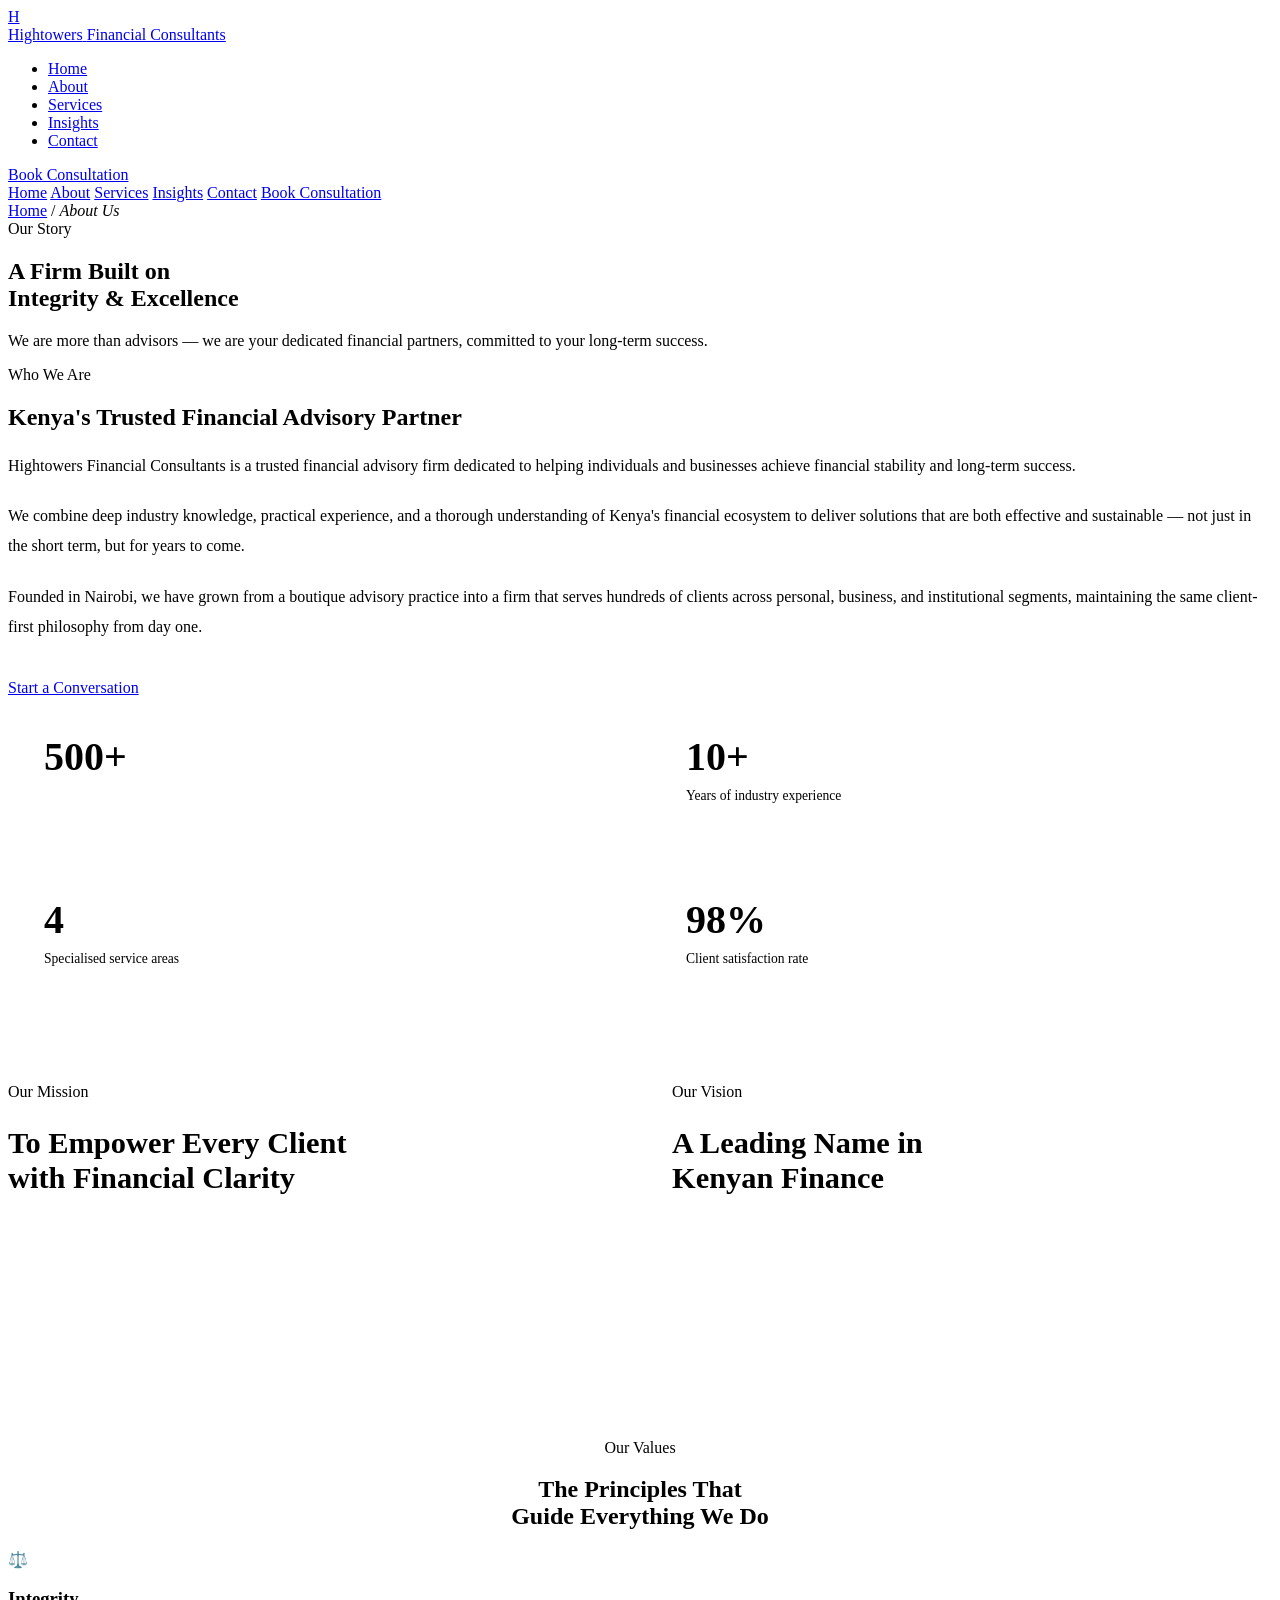
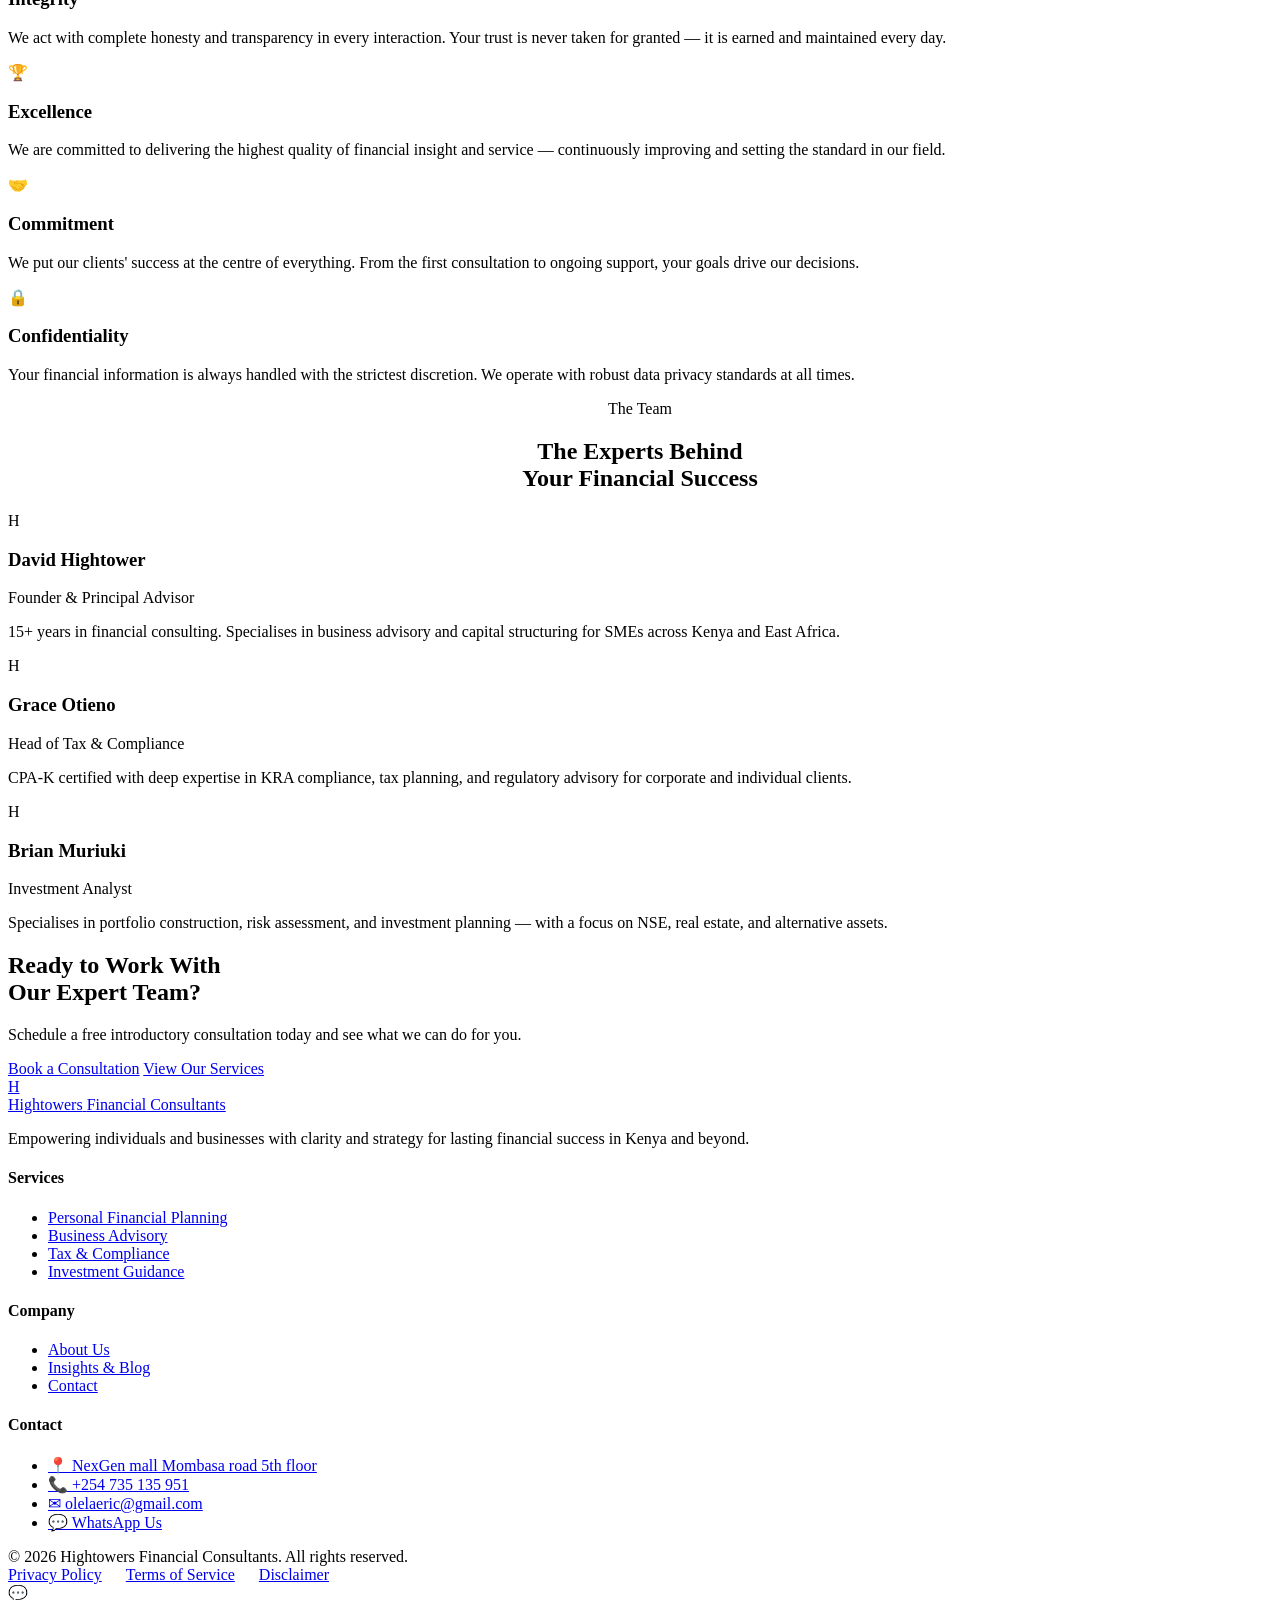
==== about.html @ 591a8764 "Add files via upload" ====
<!DOCTYPE html>
<html lang="en">
<head>
  <meta charset="UTF-8" />
  <meta name="viewport" content="width=device-width, initial-scale=1.0" />
  <title>About Us — Hightowers Financial Consultants</title>
  <meta name="description" content="Learn about Hightowers Financial Consultants — our mission, vision, values, and the experienced team behind Kenya's trusted financial advisory firm.">
  <link rel="stylesheet" href="css/style.css" />
</head>
<body>

<nav class="navbar scrolled">
  <div class="nav-inner">
    <a href="index.html" class="logo">
      <div class="logo-mark">H</div>
      <div class="logo-text">
        <span class="logo-name">Hightowers</span>
        <span class="logo-sub">Financial Consultants</span>
      </div>
    </a>
    <ul class="nav-links">
      <li><a href="index.html">Home</a></li>
      <li><a href="about.html">About</a></li>
      <li><a href="services.html">Services</a></li>
      <li><a href="blog.html">Insights</a></li>
      <li><a href="contact.html">Contact</a></li>
    </ul>
    <a href="contact.html" class="btn btn-primary nav-cta">Book Consultation</a>
    <div class="hamburger"><span></span><span></span><span></span></div>
  </div>
</nav>
<nav class="mobile-nav">
  <a href="index.html">Home</a>
  <a href="about.html">About</a>
  <a href="services.html">Services</a>
  <a href="blog.html">Insights</a>
  <a href="contact.html">Contact</a>
  <a href="contact.html" class="btn btn-primary" style="text-align:center;margin-top:8px;">Book Consultation</a>
</nav>

<!-- PAGE HERO -->
<section class="page-hero">
  <div class="container">
    <div class="breadcrumb"><a href="index.html">Home</a> <span>/</span> <em>About Us</em></div>
    <span class="eyebrow">Our Story</span>
    <h1>A Firm Built on<br>Integrity & Excellence</h1>
    <p>We are more than advisors — we are your dedicated financial partners, committed to your long-term success.</p>
  </div>
</section>

<!-- WHO WE ARE -->
<section class="section">
  <div class="container">
    <div class="about-grid">
      <div class="fade-in">
        <span class="eyebrow">Who We Are</span>
        <h2 class="section-title">Kenya's Trusted Financial Advisory Partner</h2>
        <div class="gold-line"></div>
        <p style="color:var(--muted);line-height:1.9;margin-bottom:20px;">
          Hightowers Financial Consultants is a trusted financial advisory firm dedicated to helping individuals and businesses achieve financial stability and long-term success.
        </p>
        <p style="color:var(--muted);line-height:1.9;margin-bottom:20px;">
          We combine deep industry knowledge, practical experience, and a thorough understanding of Kenya's financial ecosystem to deliver solutions that are both effective and sustainable — not just in the short term, but for years to come.
        </p>
        <p style="color:var(--muted);line-height:1.9;margin-bottom:36px;">
          Founded in Nairobi, we have grown from a boutique advisory practice into a firm that serves hundreds of clients across personal, business, and institutional segments, maintaining the same client-first philosophy from day one.
        </p>
        <a href="contact.html" class="btn btn-dark">Start a Conversation</a>
      </div>

      <div class="fade-in" style="display:grid;grid-template-columns:1fr 1fr;gap:20px;align-content:start;">
        <div style="background:var(--navy);border-radius:8px;padding:36px;display:flex;flex-direction:column;gap:8px;">
          <div style="font-family:'Playfair Display',serif;font-size:2.5rem;font-weight:700;color:var(--gold);">500+</div>
          <div style="font-size:0.85rem;color:rgba(255,255,255,0.55);">Clients served across Kenya</div>
        </div>
        <div style="background:var(--cream);border-radius:8px;padding:36px;display:flex;flex-direction:column;gap:8px;">
          <div style="font-family:'Playfair Display',serif;font-size:2.5rem;font-weight:700;color:var(--navy);">10+</div>
          <div style="font-size:0.85rem;color:var(--muted);">Years of industry experience</div>
        </div>
        <div style="background:var(--cream);border-radius:8px;padding:36px;display:flex;flex-direction:column;gap:8px;">
          <div style="font-family:'Playfair Display',serif;font-size:2.5rem;font-weight:700;color:var(--navy);">4</div>
          <div style="font-size:0.85rem;color:var(--muted);">Specialised service areas</div>
        </div>
        <div style="background:var(--gold);border-radius:8px;padding:36px;display:flex;flex-direction:column;gap:8px;">
          <div style="font-family:'Playfair Display',serif;font-size:2.5rem;font-weight:700;color:var(--navy);">98%</div>
          <div style="font-size:0.85rem;color:var(--navy);font-weight:500;">Client satisfaction rate</div>
        </div>
      </div>
    </div>
  </div>
</section>

<!-- MISSION & VISION -->
<section class="section" style="background:var(--navy);padding:80px 0;">
  <div class="container">
    <div style="display:grid;grid-template-columns:1fr 1fr;gap:64px;align-items:start;">
      <div class="fade-in">
        <span class="eyebrow">Our Mission</span>
        <h2 class="section-title light" style="font-size:1.9rem;">To Empower Every Client<br>with Financial Clarity</h2>
        <div class="gold-line"></div>
        <p style="color:rgba(255,255,255,0.6);line-height:1.9;">
          To empower our clients — individuals and businesses — with the knowledge, strategies, and tools they need to make sound financial decisions and achieve their unique goals. We measure our success by the lasting impact we create in the financial lives of the people we serve.
        </p>
      </div>
      <div class="fade-in">
        <span class="eyebrow">Our Vision</span>
        <h2 class="section-title light" style="font-size:1.9rem;">A Leading Name in<br>Kenyan Finance</h2>
        <div class="gold-line"></div>
        <p style="color:rgba(255,255,255,0.6);line-height:1.9;">
          To be recognised as East Africa's most trusted financial consultancy — known not just for technical expertise, but for genuine integrity, measurable client impact, and the relationships we build that extend far beyond a single financial transaction.
        </p>
      </div>
    </div>
  </div>
</section>

<!-- VALUES -->
<section class="section">
  <div class="container">
    <div class="fade-in" style="text-align:center;max-width:560px;margin:0 auto;">
      <span class="eyebrow">Our Values</span>
      <h2 class="section-title">The Principles That<br>Guide Everything We Do</h2>
    </div>

    <div class="values-grid fade-in">
      <div class="value-card">
        <div class="value-icon">⚖️</div>
        <h3>Integrity</h3>
        <p>We act with complete honesty and transparency in every interaction. Your trust is never taken for granted — it is earned and maintained every day.</p>
      </div>
      <div class="value-card">
        <div class="value-icon">🏆</div>
        <h3>Excellence</h3>
        <p>We are committed to delivering the highest quality of financial insight and service — continuously improving and setting the standard in our field.</p>
      </div>
      <div class="value-card">
        <div class="value-icon">🤝</div>
        <h3>Commitment</h3>
        <p>We put our clients' success at the centre of everything. From the first consultation to ongoing support, your goals drive our decisions.</p>
      </div>
      <div class="value-card">
        <div class="value-icon">🔒</div>
        <h3>Confidentiality</h3>
        <p>Your financial information is always handled with the strictest discretion. We operate with robust data privacy standards at all times.</p>
      </div>
    </div>
  </div>
</section>

<!-- TEAM -->
<section class="section team-section">
  <div class="container">
    <div class="fade-in" style="text-align:center;max-width:560px;margin:0 auto;">
      <span class="eyebrow">The Team</span>
      <h2 class="section-title">The Experts Behind<br>Your Financial Success</h2>
    </div>

    <div class="team-grid">
      <div class="team-card fade-in">
        <div class="team-photo">H</div>
        <div class="team-info">
          <h3>David Hightower</h3>
          <div class="role">Founder & Principal Advisor</div>
          <p>15+ years in financial consulting. Specialises in business advisory and capital structuring for SMEs across Kenya and East Africa.</p>
        </div>
      </div>
      <div class="team-card fade-in">
        <div class="team-photo">H</div>
        <div class="team-info">
          <h3>Grace Otieno</h3>
          <div class="role">Head of Tax & Compliance</div>
          <p>CPA-K certified with deep expertise in KRA compliance, tax planning, and regulatory advisory for corporate and individual clients.</p>
        </div>
      </div>
      <div class="team-card fade-in">
        <div class="team-photo">H</div>
        <div class="team-info">
          <h3>Brian Muriuki</h3>
          <div class="role">Investment Analyst</div>
          <p>Specialises in portfolio construction, risk assessment, and investment planning — with a focus on NSE, real estate, and alternative assets.</p>
        </div>
      </div>
    </div>
  </div>
</section>

<!-- CTA -->
<div class="cta-band">
  <div class="container">
    <div class="cta-inner">
      <div>
        <h2>Ready to Work With<br>Our Expert Team?</h2>
        <p>Schedule a free introductory consultation today and see what we can do for you.</p>
      </div>
      <div class="cta-actions">
        <a href="contact.html" class="btn btn-primary">Book a Consultation</a>
        <a href="services.html" class="btn btn-outline">View Our Services</a>
      </div>
    </div>
  </div>
</div>

<footer>
  <div class="container">
    <div class="footer-grid">
      <div class="footer-brand">
        <a href="index.html" class="logo">
          <div class="logo-mark">H</div>
          <div class="logo-text">
            <span class="logo-name">Hightowers</span>
            <span class="logo-sub">Financial Consultants</span>
          </div>
        </a>
        <p>Empowering individuals and businesses with clarity and strategy for lasting financial success in Kenya and beyond.</p>
      </div>
      <div class="footer-col">
        <h4>Services</h4>
        <ul class="footer-links">
          <li><a href="services.html">Personal Financial Planning</a></li>
          <li><a href="services.html">Business Advisory</a></li>
          <li><a href="services.html">Tax & Compliance</a></li>
          <li><a href="services.html">Investment Guidance</a></li>
        </ul>
      </div>
      <div class="footer-col">
        <h4>Company</h4>
        <ul class="footer-links">
          <li><a href="about.html">About Us</a></li>
          <li><a href="blog.html">Insights & Blog</a></li>
          <li><a href="contact.html">Contact</a></li>
        </ul>
      </div>
      <div class="footer-col">
        <h4>Contact</h4>
        <ul class="footer-links">
          <li><a href="#">📍 NexGen mall Mombasa road 5th floor</a></li>
          <li><a href="tel:+254735135951">📞 +254 735 135 951</a></li>
          <li><a href="mailto:olelaeric@gmail.com">✉ olelaeric@gmail.com</a></li>
          <li><a href="https://wa.me/2547102696261">💬 WhatsApp Us</a></li>
        </ul>
      </div>
    </div>
    <div class="footer-bottom">
      <span>© 2026 Hightowers Financial Consultants. All rights reserved.</span>
      <div style="display:flex;gap:24px;">
        <a href="#">Privacy Policy</a>
        <a href="#">Terms of Service</a>
        <a href="#">Disclaimer</a>
      </div>
    </div>
  </div>
</footer>

<a href="https://wa.me/254700000000" class="wa-float" target="_blank" title="Chat on WhatsApp">💬</a>
<script src="js/main.js"></script>
</body>
</html>
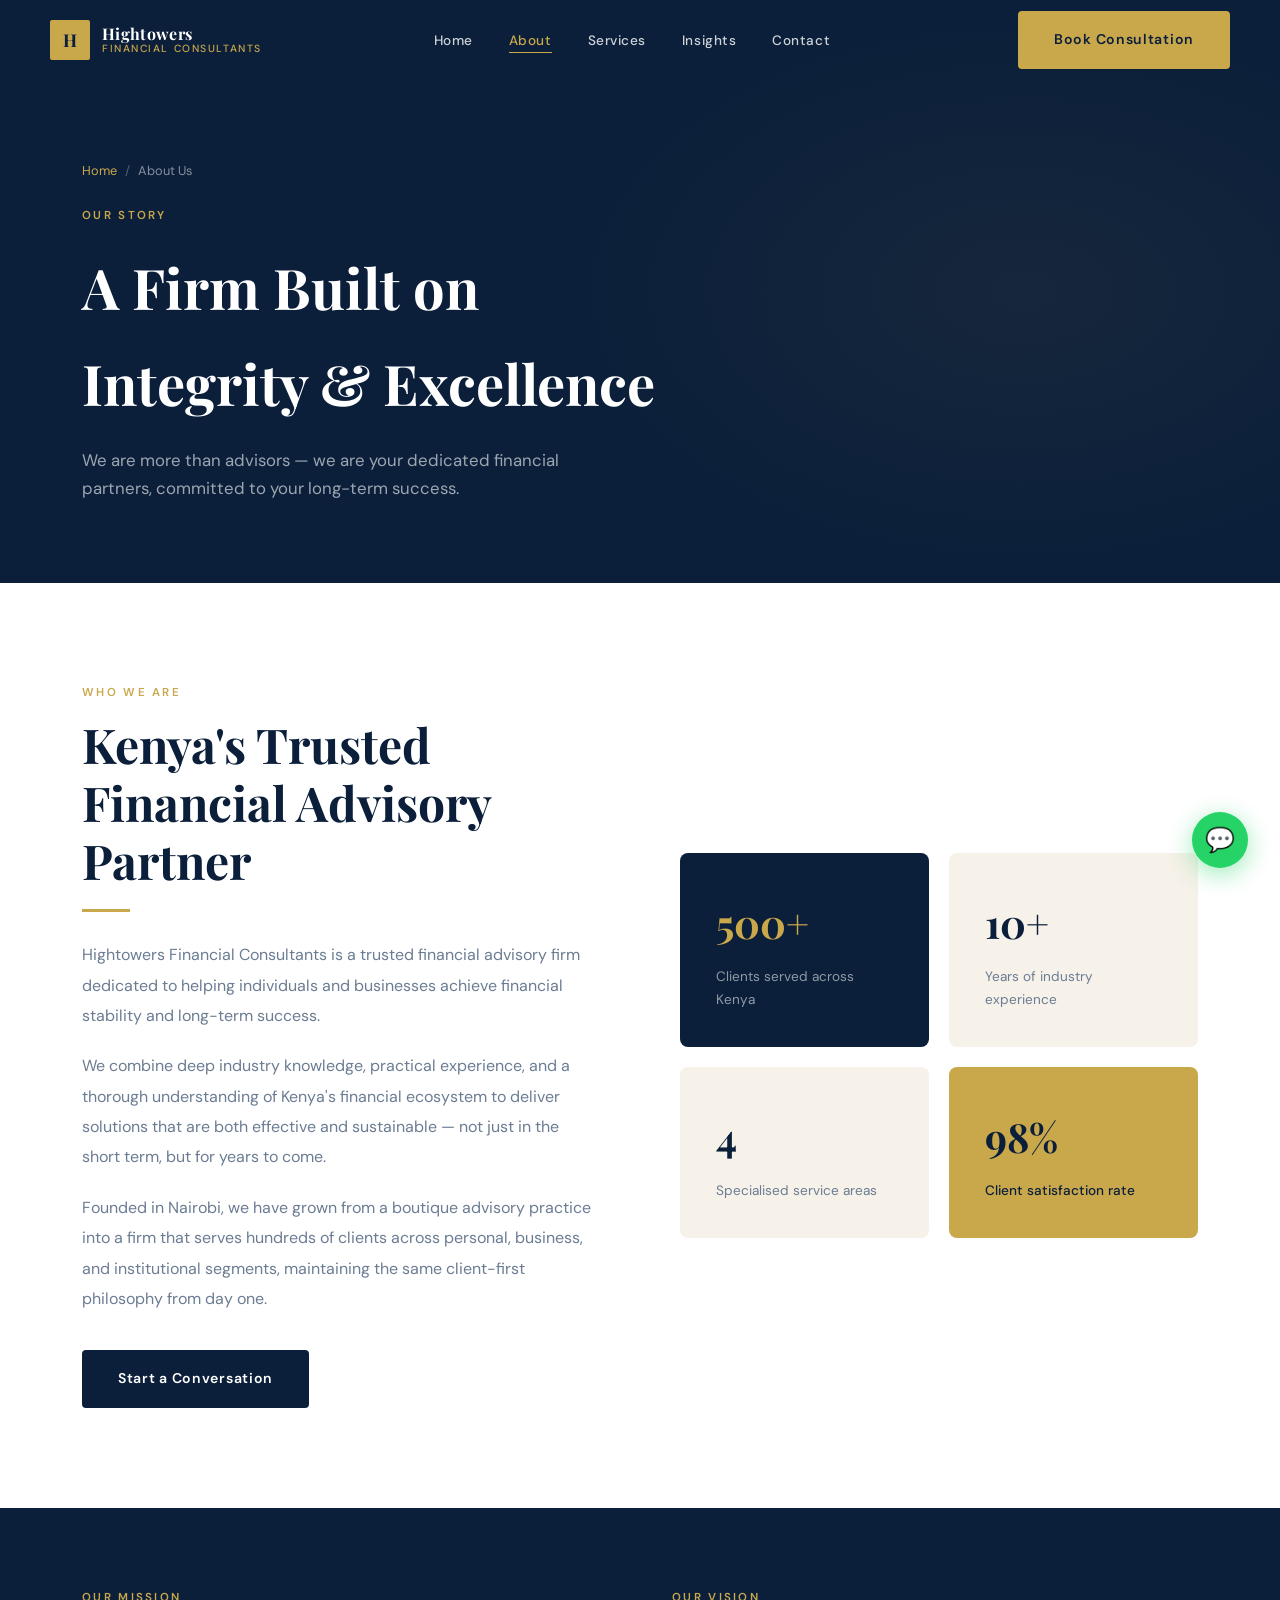
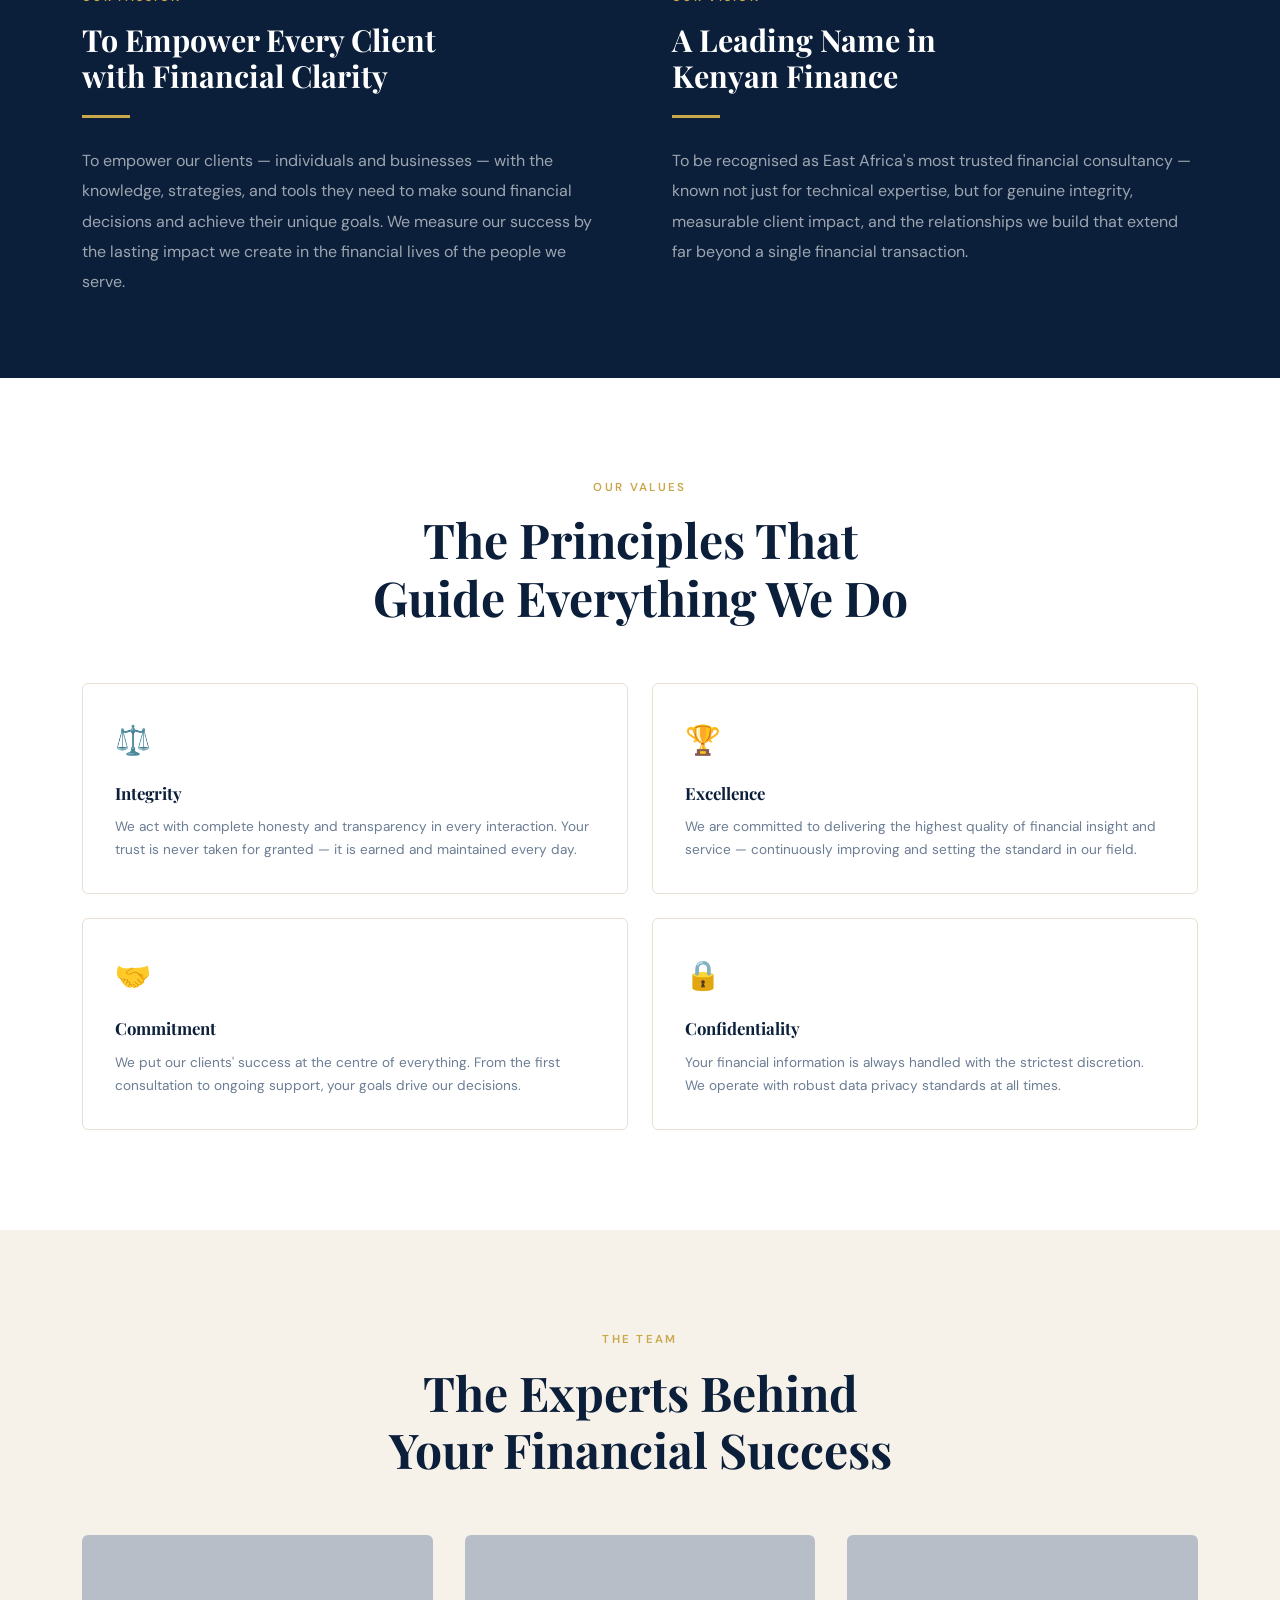
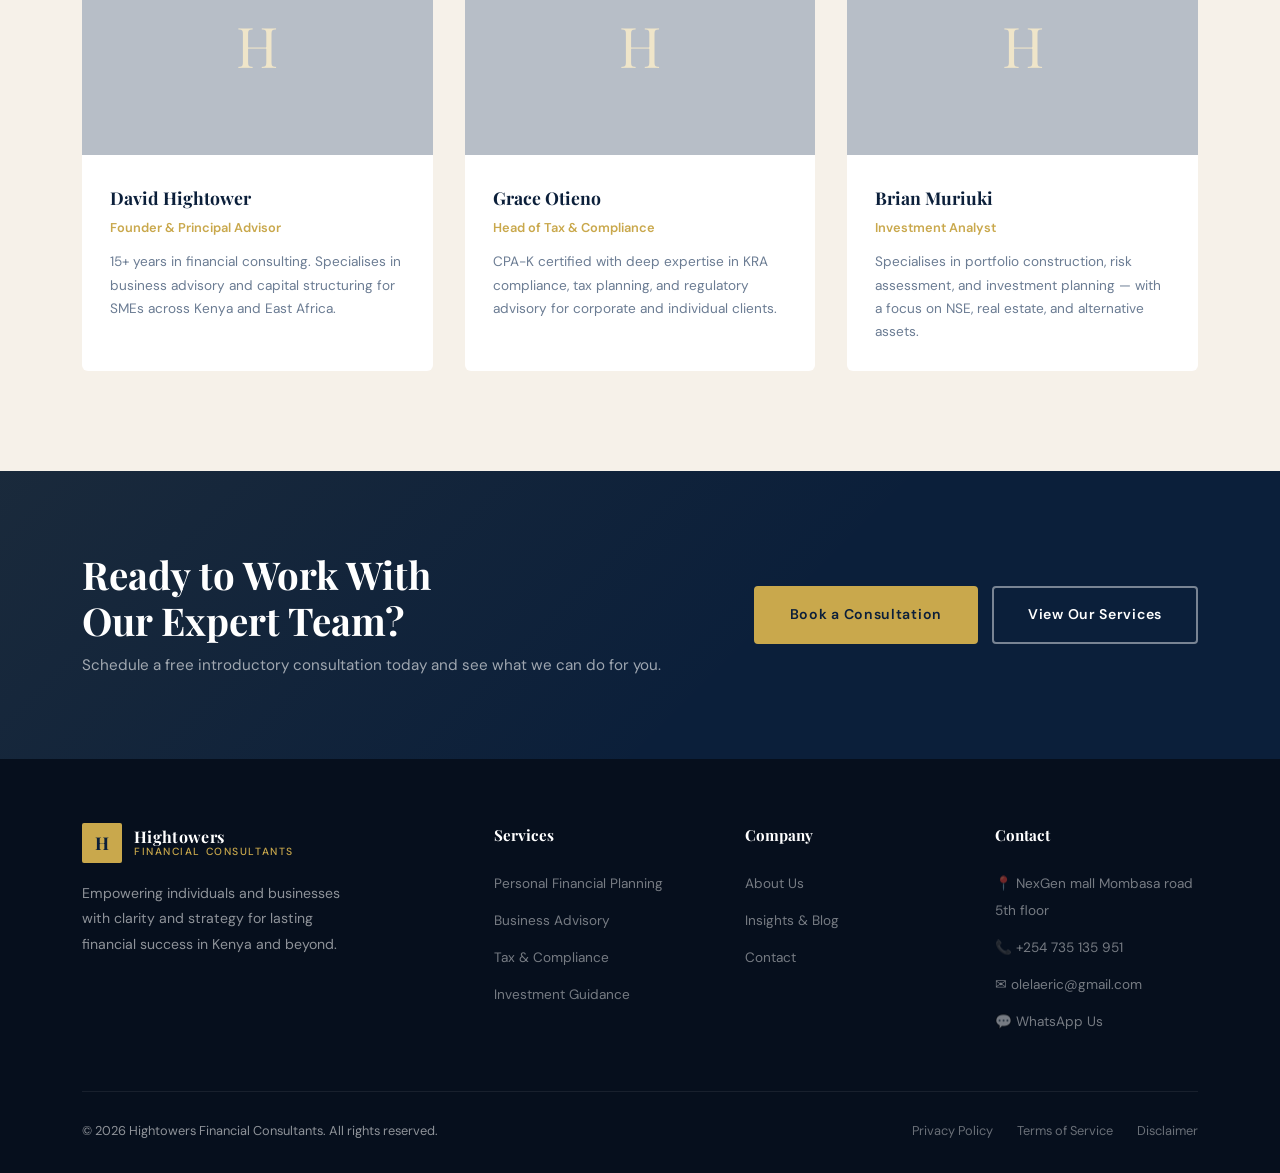
==== commit 252e8d59: "Update about.html" ====
--- a/about.html
+++ b/about.html
@@ -236,7 +236,7 @@
           <li><a href="#">📍 NexGen mall Mombasa road 5th floor</a></li>
           <li><a href="tel:+254735135951">📞 +254 735 135 951</a></li>
           <li><a href="mailto:olelaeric@gmail.com">✉ olelaeric@gmail.com</a></li>
-          <li><a href="https://wa.me/2547102696261">💬 WhatsApp Us</a></li>
+          <li><a href="https://wa.me/254102696261">💬 WhatsApp Us</a></li>
         </ul>
       </div>
     </div>
@@ -251,7 +251,7 @@
   </div>
 </footer>
 
-<a href="https://wa.me/254700000000" class="wa-float" target="_blank" title="Chat on WhatsApp">💬</a>
+<a href="https://wa.me/254102696261" class="wa-float" target="_blank" title="Chat on WhatsApp">💬</a>
 <script src="js/main.js"></script>
 </body>
 </html>
--- a/css/style.css
+++ b/css/style.css
@@ -0,0 +1,1199 @@
+/* =============================================
+   HIGHTOWERS FINANCIAL CONSULTANTS
+   Stylesheet — Luxury Refined Theme
+   ============================================= */
+
+@import url('https://fonts.googleapis.com/css2?family=Playfair+Display:ital,wght@0,400;0,600;0,700;1,400&family=DM+Sans:wght@300;400;500;600&display=swap');
+
+:root {
+  --navy:    #0B1F3A;
+  --navy-2:  #122848;
+  --gold:    #C9A84C;
+  --gold-lt: #E2C97E;
+  --cream:   #F6F1E9;
+  --white:   #FFFFFF;
+  --text:    #2C3E50;
+  --muted:   #6B7C93;
+  --border:  rgba(201,168,76,0.25);
+  --shadow:  0 12px 48px rgba(11,31,58,0.14);
+  --radius:  4px;
+  --transition: 0.35s cubic-bezier(0.4,0,0.2,1);
+}
+
+*, *::before, *::after { box-sizing: border-box; margin: 0; padding: 0; }
+
+html { scroll-behavior: smooth; font-size: 16px; }
+
+body {
+  font-family: 'DM Sans', sans-serif;
+  color: var(--text);
+  background: var(--white);
+  line-height: 1.7;
+  overflow-x: hidden;
+}
+
+/* ── Utility ─────────────────────────────── */
+.container { max-width: 1180px; margin: 0 auto; padding: 0 32px; }
+.section    { padding: 100px 0; }
+.section-sm { padding: 64px 0; }
+
+.eyebrow {
+  font-family: 'DM Sans', sans-serif;
+  font-size: 0.72rem;
+  font-weight: 600;
+  letter-spacing: 0.2em;
+  text-transform: uppercase;
+  color: var(--gold);
+  display: block;
+  margin-bottom: 14px;
+}
+
+.section-title {
+  font-family: 'Playfair Display', serif;
+  font-size: clamp(2rem, 4vw, 3rem);
+  font-weight: 700;
+  color: var(--navy);
+  line-height: 1.2;
+  margin-bottom: 20px;
+}
+
+.section-title.light { color: var(--white); }
+
+.section-sub {
+  font-size: 1.05rem;
+  color: var(--muted);
+  max-width: 560px;
+  line-height: 1.8;
+}
+
+.gold-line {
+  width: 48px;
+  height: 3px;
+  background: var(--gold);
+  margin-bottom: 28px;
+}
+
+/* ── Buttons ─────────────────────────────── */
+.btn {
+  display: inline-flex;
+  align-items: center;
+  gap: 8px;
+  padding: 15px 34px;
+  border-radius: var(--radius);
+  font-family: 'DM Sans', sans-serif;
+  font-size: 0.88rem;
+  font-weight: 600;
+  letter-spacing: 0.05em;
+  text-decoration: none;
+  cursor: pointer;
+  border: 2px solid transparent;
+  transition: all var(--transition);
+}
+
+.btn-primary {
+  background: var(--gold);
+  color: var(--navy);
+  border-color: var(--gold);
+}
+.btn-primary:hover {
+  background: var(--gold-lt);
+  border-color: var(--gold-lt);
+  transform: translateY(-2px);
+  box-shadow: 0 8px 28px rgba(201,168,76,0.35);
+}
+
+.btn-outline {
+  background: transparent;
+  color: var(--white);
+  border-color: rgba(255,255,255,0.45);
+}
+.btn-outline:hover {
+  background: rgba(255,255,255,0.12);
+  border-color: var(--white);
+}
+
+.btn-dark {
+  background: var(--navy);
+  color: var(--white);
+  border-color: var(--navy);
+}
+.btn-dark:hover {
+  background: var(--navy-2);
+  transform: translateY(-2px);
+}
+
+/* ── NAV ─────────────────────────────────── */
+.navbar {
+  position: fixed;
+  top: 0; left: 0; right: 0;
+  z-index: 999;
+  padding: 0 32px;
+  transition: all var(--transition);
+}
+
+.navbar.scrolled {
+  background: var(--navy);
+  box-shadow: 0 4px 32px rgba(0,0,0,0.3);
+  padding: 0 32px;
+}
+
+.nav-inner {
+  display: flex;
+  align-items: center;
+  justify-content: space-between;
+  max-width: 1180px;
+  margin: 0 auto;
+  height: 80px;
+}
+
+.logo {
+  text-decoration: none;
+  display: flex;
+  align-items: center;
+  gap: 12px;
+}
+
+.logo-mark {
+  width: 40px;
+  height: 40px;
+  background: var(--gold);
+  display: flex;
+  align-items: center;
+  justify-content: center;
+  font-family: 'Playfair Display', serif;
+  font-size: 1.1rem;
+  font-weight: 700;
+  color: var(--navy);
+  border-radius: 2px;
+}
+
+.logo-text {
+  display: flex;
+  flex-direction: column;
+  line-height: 1.1;
+}
+
+.logo-name {
+  font-family: 'Playfair Display', serif;
+  font-size: 1rem;
+  font-weight: 700;
+  color: var(--white);
+  letter-spacing: 0.02em;
+}
+
+.logo-sub {
+  font-size: 0.65rem;
+  font-weight: 500;
+  letter-spacing: 0.15em;
+  text-transform: uppercase;
+  color: var(--gold);
+}
+
+.nav-links {
+  display: flex;
+  align-items: center;
+  gap: 36px;
+  list-style: none;
+}
+
+.nav-links a {
+  text-decoration: none;
+  font-size: 0.85rem;
+  font-weight: 500;
+  color: rgba(255,255,255,0.8);
+  letter-spacing: 0.04em;
+  transition: color var(--transition);
+  position: relative;
+}
+
+.nav-links a::after {
+  content: '';
+  position: absolute;
+  bottom: -4px; left: 0; right: 0;
+  height: 1px;
+  background: var(--gold);
+  transform: scaleX(0);
+  transition: transform var(--transition);
+}
+
+.nav-links a:hover,
+.nav-links a.active {
+  color: var(--gold);
+}
+
+.nav-links a:hover::after,
+.nav-links a.active::after { transform: scaleX(1); }
+
+.nav-cta { margin-left: 16px; }
+
+.hamburger {
+  display: none;
+  flex-direction: column;
+  gap: 5px;
+  cursor: pointer;
+  padding: 4px;
+}
+.hamburger span {
+  width: 26px;
+  height: 2px;
+  background: var(--white);
+  border-radius: 2px;
+  transition: all var(--transition);
+}
+
+/* ── HERO ────────────────────────────────── */
+.hero {
+  min-height: 100vh;
+  background: var(--navy);
+  position: relative;
+  display: flex;
+  align-items: center;
+  overflow: hidden;
+}
+
+.hero-bg {
+  position: absolute;
+  inset: 0;
+  background:
+    radial-gradient(ellipse 70% 80% at 70% 50%, rgba(201,168,76,0.07) 0%, transparent 60%),
+    radial-gradient(ellipse 50% 60% at 20% 80%, rgba(201,168,76,0.05) 0%, transparent 50%);
+}
+
+.hero-grid {
+  position: absolute;
+  inset: 0;
+  background-image:
+    linear-gradient(rgba(201,168,76,0.05) 1px, transparent 1px),
+    linear-gradient(90deg, rgba(201,168,76,0.05) 1px, transparent 1px);
+  background-size: 60px 60px;
+  mask-image: radial-gradient(ellipse 90% 90% at 50% 50%, black 30%, transparent 100%);
+}
+
+.hero-shape {
+  position: absolute;
+  right: -120px;
+  top: 50%;
+  transform: translateY(-50%);
+  width: 600px;
+  height: 600px;
+  border: 1px solid rgba(201,168,76,0.12);
+  border-radius: 50%;
+}
+
+.hero-shape::before {
+  content: '';
+  position: absolute;
+  inset: 60px;
+  border: 1px solid rgba(201,168,76,0.08);
+  border-radius: 50%;
+}
+
+.hero-shape::after {
+  content: '';
+  position: absolute;
+  inset: 120px;
+  border: 1px solid rgba(201,168,76,0.06);
+  border-radius: 50%;
+}
+
+.hero-content {
+  position: relative;
+  z-index: 2;
+  max-width: 680px;
+  animation: heroIn 1.1s cubic-bezier(0.22,1,0.36,1) both;
+}
+
+@keyframes heroIn {
+  from { opacity: 0; transform: translateY(40px); }
+  to   { opacity: 1; transform: translateY(0); }
+}
+
+.hero-badge {
+  display: inline-flex;
+  align-items: center;
+  gap: 8px;
+  padding: 7px 18px;
+  border: 1px solid var(--border);
+  border-radius: 100px;
+  margin-bottom: 32px;
+  font-size: 0.76rem;
+  font-weight: 600;
+  letter-spacing: 0.12em;
+  text-transform: uppercase;
+  color: var(--gold);
+}
+
+.badge-dot {
+  width: 6px;
+  height: 6px;
+  background: var(--gold);
+  border-radius: 50%;
+  animation: pulse 2s infinite;
+}
+
+@keyframes pulse {
+  0%, 100% { opacity: 1; transform: scale(1); }
+  50%       { opacity: 0.5; transform: scale(0.7); }
+}
+
+.hero h1 {
+  font-family: 'Playfair Display', serif;
+  font-size: clamp(2.6rem, 6vw, 4.2rem);
+  font-weight: 700;
+  color: var(--white);
+  line-height: 1.1;
+  margin-bottom: 24px;
+}
+
+.hero h1 em {
+  font-style: italic;
+  color: var(--gold);
+}
+
+.hero-sub {
+  font-size: 1.1rem;
+  color: rgba(255,255,255,0.65);
+  line-height: 1.8;
+  margin-bottom: 44px;
+  max-width: 520px;
+}
+
+.hero-actions { display: flex; gap: 16px; flex-wrap: wrap; }
+
+.hero-stats {
+  display: flex;
+  gap: 48px;
+  margin-top: 72px;
+  padding-top: 48px;
+  border-top: 1px solid rgba(255,255,255,0.08);
+}
+
+.stat-num {
+  font-family: 'Playfair Display', serif;
+  font-size: 2.2rem;
+  font-weight: 700;
+  color: var(--gold);
+  line-height: 1;
+  margin-bottom: 6px;
+}
+
+.stat-label {
+  font-size: 0.8rem;
+  font-weight: 500;
+  color: rgba(255,255,255,0.5);
+  letter-spacing: 0.05em;
+}
+
+/* ── SERVICES GRID ───────────────────────── */
+.services-grid {
+  display: grid;
+  grid-template-columns: repeat(auto-fit, minmax(260px, 1fr));
+  gap: 2px;
+  background: #E8E0D4;
+  border: 2px solid #E8E0D4;
+  border-radius: 8px;
+  overflow: hidden;
+  margin-top: 60px;
+}
+
+.service-card {
+  background: var(--white);
+  padding: 48px 40px;
+  transition: all var(--transition);
+  position: relative;
+  overflow: hidden;
+}
+
+.service-card::before {
+  content: '';
+  position: absolute;
+  bottom: 0; left: 0; right: 0;
+  height: 3px;
+  background: var(--gold);
+  transform: scaleX(0);
+  transition: transform var(--transition);
+}
+
+.service-card:hover { background: var(--cream); }
+.service-card:hover::before { transform: scaleX(1); }
+
+.service-icon {
+  width: 56px;
+  height: 56px;
+  background: var(--navy);
+  border-radius: var(--radius);
+  display: flex;
+  align-items: center;
+  justify-content: center;
+  margin-bottom: 28px;
+  font-size: 1.4rem;
+  transition: background var(--transition);
+}
+
+.service-card:hover .service-icon { background: var(--gold); }
+
+.service-card h3 {
+  font-family: 'Playfair Display', serif;
+  font-size: 1.25rem;
+  font-weight: 700;
+  color: var(--navy);
+  margin-bottom: 14px;
+}
+
+.service-card p {
+  font-size: 0.92rem;
+  color: var(--muted);
+  line-height: 1.75;
+  margin-bottom: 20px;
+}
+
+.service-link {
+  font-size: 0.82rem;
+  font-weight: 600;
+  color: var(--gold);
+  text-decoration: none;
+  letter-spacing: 0.05em;
+  display: inline-flex;
+  align-items: center;
+  gap: 6px;
+}
+
+.service-link::after { content: '→'; }
+
+/* ── WHY US ──────────────────────────────── */
+.why-us { background: var(--navy); }
+
+.why-grid {
+  display: grid;
+  grid-template-columns: 1fr 1fr;
+  gap: 80px;
+  align-items: center;
+}
+
+.why-features {
+  display: grid;
+  grid-template-columns: 1fr 1fr;
+  gap: 32px;
+  margin-top: 40px;
+}
+
+.feature-item {
+  display: flex;
+  flex-direction: column;
+  gap: 10px;
+}
+
+.feature-num {
+  font-family: 'Playfair Display', serif;
+  font-size: 2rem;
+  font-weight: 700;
+  color: var(--gold);
+  opacity: 0.4;
+  line-height: 1;
+}
+
+.feature-title {
+  font-size: 0.9rem;
+  font-weight: 600;
+  color: var(--white);
+}
+
+.feature-desc {
+  font-size: 0.82rem;
+  color: rgba(255,255,255,0.45);
+  line-height: 1.7;
+}
+
+.why-visual {
+  position: relative;
+  height: 480px;
+  display: flex;
+  align-items: center;
+  justify-content: center;
+}
+
+.why-card-main {
+  background: var(--navy-2);
+  border: 1px solid rgba(201,168,76,0.2);
+  border-radius: 8px;
+  padding: 40px;
+  width: 320px;
+  position: relative;
+  z-index: 2;
+}
+
+.why-card-main h4 {
+  font-family: 'Playfair Display', serif;
+  font-size: 1.1rem;
+  color: var(--white);
+  margin-bottom: 24px;
+}
+
+.checklist { list-style: none; display: flex; flex-direction: column; gap: 14px; }
+.checklist li {
+  display: flex;
+  align-items: flex-start;
+  gap: 12px;
+  font-size: 0.88rem;
+  color: rgba(255,255,255,0.7);
+}
+
+.check-icon {
+  width: 20px;
+  height: 20px;
+  background: rgba(201,168,76,0.15);
+  border-radius: 50%;
+  display: flex;
+  align-items: center;
+  justify-content: center;
+  font-size: 0.65rem;
+  color: var(--gold);
+  flex-shrink: 0;
+  margin-top: 1px;
+}
+
+.why-card-accent {
+  position: absolute;
+  top: 40px;
+  right: -30px;
+  background: var(--gold);
+  color: var(--navy);
+  border-radius: 6px;
+  padding: 20px 24px;
+  font-weight: 700;
+  text-align: center;
+  box-shadow: 0 12px 40px rgba(201,168,76,0.4);
+}
+
+.accent-num {
+  font-family: 'Playfair Display', serif;
+  font-size: 2rem;
+  line-height: 1;
+}
+
+.accent-text { font-size: 0.72rem; margin-top: 4px; }
+
+.why-card-bottom {
+  position: absolute;
+  bottom: 40px;
+  left: -30px;
+  background: rgba(201,168,76,0.08);
+  border: 1px solid rgba(201,168,76,0.2);
+  border-radius: 6px;
+  padding: 18px 22px;
+  display: flex;
+  align-items: center;
+  gap: 14px;
+}
+
+.wb-icon { font-size: 1.6rem; }
+.wb-text { font-size: 0.78rem; color: rgba(255,255,255,0.7); }
+.wb-text strong { color: var(--gold); display: block; }
+
+/* ── TESTIMONIALS ────────────────────────── */
+.testimonials { background: var(--cream); }
+
+.testimonials-grid {
+  display: grid;
+  grid-template-columns: repeat(3, 1fr);
+  gap: 28px;
+  margin-top: 56px;
+}
+
+.testimonial-card {
+  background: var(--white);
+  border-radius: 6px;
+  padding: 40px;
+  box-shadow: 0 4px 24px rgba(11,31,58,0.06);
+  position: relative;
+  transition: transform var(--transition);
+}
+
+.testimonial-card:hover { transform: translateY(-6px); }
+
+.quote-mark {
+  font-family: 'Playfair Display', serif;
+  font-size: 5rem;
+  color: var(--gold);
+  opacity: 0.2;
+  line-height: 1;
+  margin-bottom: -16px;
+}
+
+.testimonial-text {
+  font-size: 0.95rem;
+  color: var(--text);
+  line-height: 1.85;
+  font-style: italic;
+  margin-bottom: 28px;
+}
+
+.testimonial-author {
+  display: flex;
+  align-items: center;
+  gap: 14px;
+}
+
+.author-avatar {
+  width: 44px;
+  height: 44px;
+  border-radius: 50%;
+  background: var(--navy);
+  display: flex;
+  align-items: center;
+  justify-content: center;
+  font-family: 'Playfair Display', serif;
+  font-weight: 700;
+  color: var(--gold);
+  font-size: 1rem;
+  flex-shrink: 0;
+}
+
+.author-name {
+  font-weight: 600;
+  font-size: 0.9rem;
+  color: var(--navy);
+}
+
+.author-role { font-size: 0.78rem; color: var(--muted); }
+
+.stars { color: var(--gold); font-size: 0.8rem; margin-bottom: 6px; }
+
+/* ── CTA BAND ────────────────────────────── */
+.cta-band {
+  background: var(--navy);
+  padding: 80px 0;
+  position: relative;
+  overflow: hidden;
+}
+
+.cta-band::before {
+  content: '';
+  position: absolute;
+  inset: 0;
+  background: linear-gradient(135deg, rgba(201,168,76,0.08) 0%, transparent 60%);
+}
+
+.cta-inner {
+  display: flex;
+  align-items: center;
+  justify-content: space-between;
+  gap: 48px;
+  position: relative;
+}
+
+.cta-band h2 {
+  font-family: 'Playfair Display', serif;
+  font-size: clamp(1.6rem, 3vw, 2.4rem);
+  font-weight: 700;
+  color: var(--white);
+  line-height: 1.2;
+}
+
+.cta-band p {
+  font-size: 0.95rem;
+  color: rgba(255,255,255,0.6);
+  margin-top: 10px;
+}
+
+.cta-actions { display: flex; gap: 14px; flex-shrink: 0; }
+
+/* ── CONTACT SECTION ─────────────────────── */
+.contact-grid {
+  display: grid;
+  grid-template-columns: 1fr 1.4fr;
+  gap: 80px;
+  align-items: start;
+}
+
+.contact-info { display: flex; flex-direction: column; gap: 32px; }
+
+.contact-item {
+  display: flex;
+  align-items: flex-start;
+  gap: 18px;
+}
+
+.contact-icon {
+  width: 48px;
+  height: 48px;
+  background: var(--navy);
+  border-radius: var(--radius);
+  display: flex;
+  align-items: center;
+  justify-content: center;
+  font-size: 1.2rem;
+  flex-shrink: 0;
+}
+
+.contact-detail h4 {
+  font-weight: 600;
+  font-size: 0.9rem;
+  color: var(--navy);
+  margin-bottom: 4px;
+}
+
+.contact-detail p,
+.contact-detail a {
+  font-size: 0.88rem;
+  color: var(--muted);
+  text-decoration: none;
+}
+
+.contact-detail a:hover { color: var(--gold); }
+
+/* ── FORM ────────────────────────────────── */
+.contact-form {
+  background: var(--cream);
+  border-radius: 8px;
+  padding: 52px;
+}
+
+.form-group { margin-bottom: 24px; }
+
+.form-label {
+  display: block;
+  font-size: 0.8rem;
+  font-weight: 600;
+  letter-spacing: 0.06em;
+  text-transform: uppercase;
+  color: var(--navy);
+  margin-bottom: 8px;
+}
+
+.form-control {
+  width: 100%;
+  padding: 14px 18px;
+  border: 1.5px solid #DDD6CB;
+  border-radius: var(--radius);
+  font-family: 'DM Sans', sans-serif;
+  font-size: 0.92rem;
+  color: var(--text);
+  background: var(--white);
+  transition: border-color var(--transition);
+  outline: none;
+}
+
+.form-control:focus { border-color: var(--gold); }
+.form-control::placeholder { color: #BDB5AA; }
+
+textarea.form-control { resize: vertical; min-height: 140px; }
+
+.form-row { display: grid; grid-template-columns: 1fr 1fr; gap: 16px; }
+
+/* ── FOOTER ──────────────────────────────── */
+footer {
+  background: #060F1D;
+  color: rgba(255,255,255,0.55);
+  padding: 64px 0 32px;
+}
+
+.footer-grid {
+  display: grid;
+  grid-template-columns: 1.8fr 1fr 1fr 1fr;
+  gap: 48px;
+  margin-bottom: 56px;
+}
+
+.footer-brand p {
+  font-size: 0.88rem;
+  line-height: 1.8;
+  margin-top: 18px;
+  max-width: 280px;
+}
+
+.footer-col h4 {
+  font-family: 'Playfair Display', serif;
+  font-size: 0.95rem;
+  color: var(--white);
+  margin-bottom: 20px;
+}
+
+.footer-links { list-style: none; display: flex; flex-direction: column; gap: 10px; }
+.footer-links a {
+  text-decoration: none;
+  font-size: 0.85rem;
+  color: rgba(255,255,255,0.45);
+  transition: color var(--transition);
+}
+.footer-links a:hover { color: var(--gold); }
+
+.footer-bottom {
+  border-top: 1px solid rgba(255,255,255,0.07);
+  padding-top: 28px;
+  display: flex;
+  justify-content: space-between;
+  align-items: center;
+  font-size: 0.8rem;
+}
+
+.footer-bottom a {
+  color: rgba(255,255,255,0.4);
+  text-decoration: none;
+}
+.footer-bottom a:hover { color: var(--gold); }
+
+/* ── PAGE HERO (inner pages) ─────────────── */
+.page-hero {
+  background: var(--navy);
+  padding: 160px 0 80px;
+  position: relative;
+  overflow: hidden;
+}
+
+.page-hero::before {
+  content: '';
+  position: absolute;
+  inset: 0;
+  background:
+    radial-gradient(ellipse 60% 80% at 80% 50%, rgba(201,168,76,0.06) 0%, transparent 60%);
+}
+
+.page-hero h1 {
+  font-family: 'Playfair Display', serif;
+  font-size: clamp(2rem, 5vw, 3.5rem);
+  font-weight: 700;
+  color: var(--white);
+  margin-bottom: 16px;
+  position: relative;
+}
+
+.page-hero p {
+  font-size: 1.05rem;
+  color: rgba(255,255,255,0.6);
+  max-width: 540px;
+  position: relative;
+}
+
+.breadcrumb {
+  display: flex;
+  align-items: center;
+  gap: 8px;
+  margin-bottom: 24px;
+  font-size: 0.8rem;
+  position: relative;
+}
+
+.breadcrumb a {
+  color: var(--gold);
+  text-decoration: none;
+}
+.breadcrumb span { color: rgba(255,255,255,0.3); }
+.breadcrumb em { color: rgba(255,255,255,0.5); font-style: normal; }
+
+/* ── ABOUT PAGE ──────────────────────────── */
+.about-grid {
+  display: grid;
+  grid-template-columns: 1fr 1fr;
+  gap: 80px;
+  align-items: center;
+}
+
+.values-grid {
+  display: grid;
+  grid-template-columns: repeat(2, 1fr);
+  gap: 24px;
+  margin-top: 56px;
+}
+
+.value-card {
+  padding: 32px;
+  border: 1px solid #E8E0D4;
+  border-radius: 6px;
+  transition: all var(--transition);
+}
+
+.value-card:hover {
+  border-color: var(--gold);
+  box-shadow: 0 8px 32px rgba(201,168,76,0.1);
+}
+
+.value-icon { font-size: 1.8rem; margin-bottom: 14px; }
+.value-card h3 {
+  font-family: 'Playfair Display', serif;
+  font-size: 1.05rem;
+  color: var(--navy);
+  margin-bottom: 8px;
+}
+.value-card p { font-size: 0.85rem; color: var(--muted); line-height: 1.7; }
+
+/* ── TEAM ────────────────────────────────── */
+.team-section { background: var(--cream); }
+
+.team-grid {
+  display: grid;
+  grid-template-columns: repeat(3, 1fr);
+  gap: 32px;
+  margin-top: 56px;
+}
+
+.team-card {
+  background: var(--white);
+  border-radius: 6px;
+  overflow: hidden;
+  transition: transform var(--transition);
+}
+
+.team-card:hover { transform: translateY(-8px); }
+
+.team-photo {
+  height: 220px;
+  background: var(--navy-2);
+  display: flex;
+  align-items: center;
+  justify-content: center;
+  font-family: 'Playfair Display', serif;
+  font-size: 3.5rem;
+  color: var(--gold);
+  opacity: 0.3;
+}
+
+.team-info { padding: 28px; }
+.team-info h3 {
+  font-family: 'Playfair Display', serif;
+  font-size: 1.1rem;
+  color: var(--navy);
+  margin-bottom: 4px;
+}
+.team-info .role { font-size: 0.8rem; color: var(--gold); font-weight: 600; margin-bottom: 12px; }
+.team-info p { font-size: 0.85rem; color: var(--muted); line-height: 1.7; }
+
+/* ── BLOG ────────────────────────────────── */
+.blog-grid {
+  display: grid;
+  grid-template-columns: repeat(3, 1fr);
+  gap: 32px;
+  margin-top: 56px;
+}
+
+.blog-card {
+  border-radius: 6px;
+  overflow: hidden;
+  border: 1px solid #E8E0D4;
+  transition: all var(--transition);
+}
+
+.blog-card:hover {
+  transform: translateY(-6px);
+  box-shadow: var(--shadow);
+}
+
+.blog-thumb {
+  height: 180px;
+  background: var(--navy);
+  display: flex;
+  align-items: center;
+  justify-content: center;
+  font-size: 2.5rem;
+  position: relative;
+  overflow: hidden;
+}
+
+.blog-thumb::after {
+  content: '';
+  position: absolute;
+  inset: 0;
+  background: linear-gradient(135deg, var(--navy) 0%, var(--navy-2) 100%);
+  opacity: 0.7;
+}
+
+.blog-cat {
+  position: absolute;
+  top: 16px; left: 16px;
+  z-index: 2;
+  background: var(--gold);
+  color: var(--navy);
+  font-size: 0.68rem;
+  font-weight: 700;
+  letter-spacing: 0.1em;
+  text-transform: uppercase;
+  padding: 4px 12px;
+  border-radius: 100px;
+}
+
+.blog-body { padding: 28px; }
+
+.blog-meta {
+  font-size: 0.76rem;
+  color: var(--muted);
+  margin-bottom: 10px;
+  display: flex;
+  gap: 12px;
+}
+
+.blog-body h3 {
+  font-family: 'Playfair Display', serif;
+  font-size: 1.05rem;
+  color: var(--navy);
+  line-height: 1.4;
+  margin-bottom: 10px;
+}
+
+.blog-body p {
+  font-size: 0.85rem;
+  color: var(--muted);
+  line-height: 1.7;
+  margin-bottom: 20px;
+}
+
+.read-more {
+  font-size: 0.8rem;
+  font-weight: 600;
+  color: var(--gold);
+  text-decoration: none;
+  display: inline-flex;
+  align-items: center;
+  gap: 6px;
+}
+
+/* ── SERVICES PAGE ───────────────────────── */
+.service-detail {
+  padding: 64px 0;
+  border-bottom: 1px solid #E8E0D4;
+}
+
+.service-detail:last-child { border-bottom: none; }
+
+.service-detail-grid {
+  display: grid;
+  grid-template-columns: 1fr 1.2fr;
+  gap: 80px;
+  align-items: center;
+}
+
+.service-detail-grid.reverse { direction: rtl; }
+.service-detail-grid.reverse > * { direction: ltr; }
+
+.service-includes {
+  list-style: none;
+  display: flex;
+  flex-direction: column;
+  gap: 12px;
+  margin: 24px 0;
+}
+
+.service-includes li {
+  display: flex;
+  align-items: center;
+  gap: 10px;
+  font-size: 0.9rem;
+  color: var(--text);
+}
+
+.include-dot {
+  width: 8px; height: 8px;
+  background: var(--gold);
+  border-radius: 50%;
+  flex-shrink: 0;
+}
+
+.service-visual {
+  background: var(--navy);
+  border-radius: 8px;
+  height: 340px;
+  display: flex;
+  align-items: center;
+  justify-content: center;
+  font-size: 5rem;
+  position: relative;
+  overflow: hidden;
+}
+
+.service-visual::before {
+  content: '';
+  position: absolute;
+  inset: 0;
+  background: radial-gradient(ellipse at 70% 70%, rgba(201,168,76,0.15) 0%, transparent 60%);
+}
+
+/* ── WHATSAPP FLOAT ──────────────────────── */
+.wa-float {
+  position: fixed;
+  bottom: 32px;
+  right: 32px;
+  z-index: 9999;
+  width: 56px;
+  height: 56px;
+  background: #25D366;
+  border-radius: 50%;
+  display: flex;
+  align-items: center;
+  justify-content: center;
+  box-shadow: 0 6px 24px rgba(37,211,102,0.45);
+  text-decoration: none;
+  font-size: 1.5rem;
+  transition: transform var(--transition);
+}
+.wa-float:hover { transform: scale(1.1); }
+
+/* ── MOBILE ──────────────────────────────── */
+@media (max-width: 900px) {
+  .why-grid,
+  .about-grid,
+  .contact-grid { grid-template-columns: 1fr; gap: 48px; }
+
+  .why-visual { display: none; }
+
+  .testimonials-grid,
+  .team-grid,
+  .blog-grid { grid-template-columns: 1fr 1fr; }
+
+  .footer-grid { grid-template-columns: 1fr 1fr; }
+
+  .cta-inner { flex-direction: column; text-align: center; }
+
+  .service-detail-grid { grid-template-columns: 1fr; gap: 36px; }
+  .service-detail-grid.reverse { direction: ltr; }
+}
+
+@media (max-width: 640px) {
+  .nav-links, .nav-cta { display: none; }
+  .hamburger { display: flex; }
+
+  .hero-stats { flex-direction: column; gap: 28px; }
+
+  .testimonials-grid,
+  .team-grid,
+  .blog-grid,
+  .values-grid,
+  .why-features,
+  .form-row { grid-template-columns: 1fr; }
+
+  .footer-grid { grid-template-columns: 1fr; }
+
+  .contact-form { padding: 32px 24px; }
+
+  .cta-actions { flex-direction: column; width: 100%; }
+}
+
+/* ── MOBILE NAV OPEN ─────────────────────── */
+.mobile-nav {
+  display: none;
+  flex-direction: column;
+  background: var(--navy);
+  position: fixed;
+  top: 80px; left: 0; right: 0;
+  padding: 28px 32px;
+  gap: 20px;
+  z-index: 998;
+  border-top: 1px solid rgba(255,255,255,0.08);
+}
+
+.mobile-nav.open { display: flex; }
+.mobile-nav a {
+  text-decoration: none;
+  font-size: 0.95rem;
+  font-weight: 500;
+  color: rgba(255,255,255,0.8);
+  padding: 8px 0;
+  border-bottom: 1px solid rgba(255,255,255,0.06);
+}
+
+/* ── FADE IN ON SCROLL ───────────────────── */
+.fade-in {
+  opacity: 0;
+  transform: translateY(28px);
+  transition: opacity 0.7s cubic-bezier(0.4,0,0.2,1),
+              transform 0.7s cubic-bezier(0.4,0,0.2,1);
+}
+.fade-in.visible { opacity: 1; transform: translateY(0); }
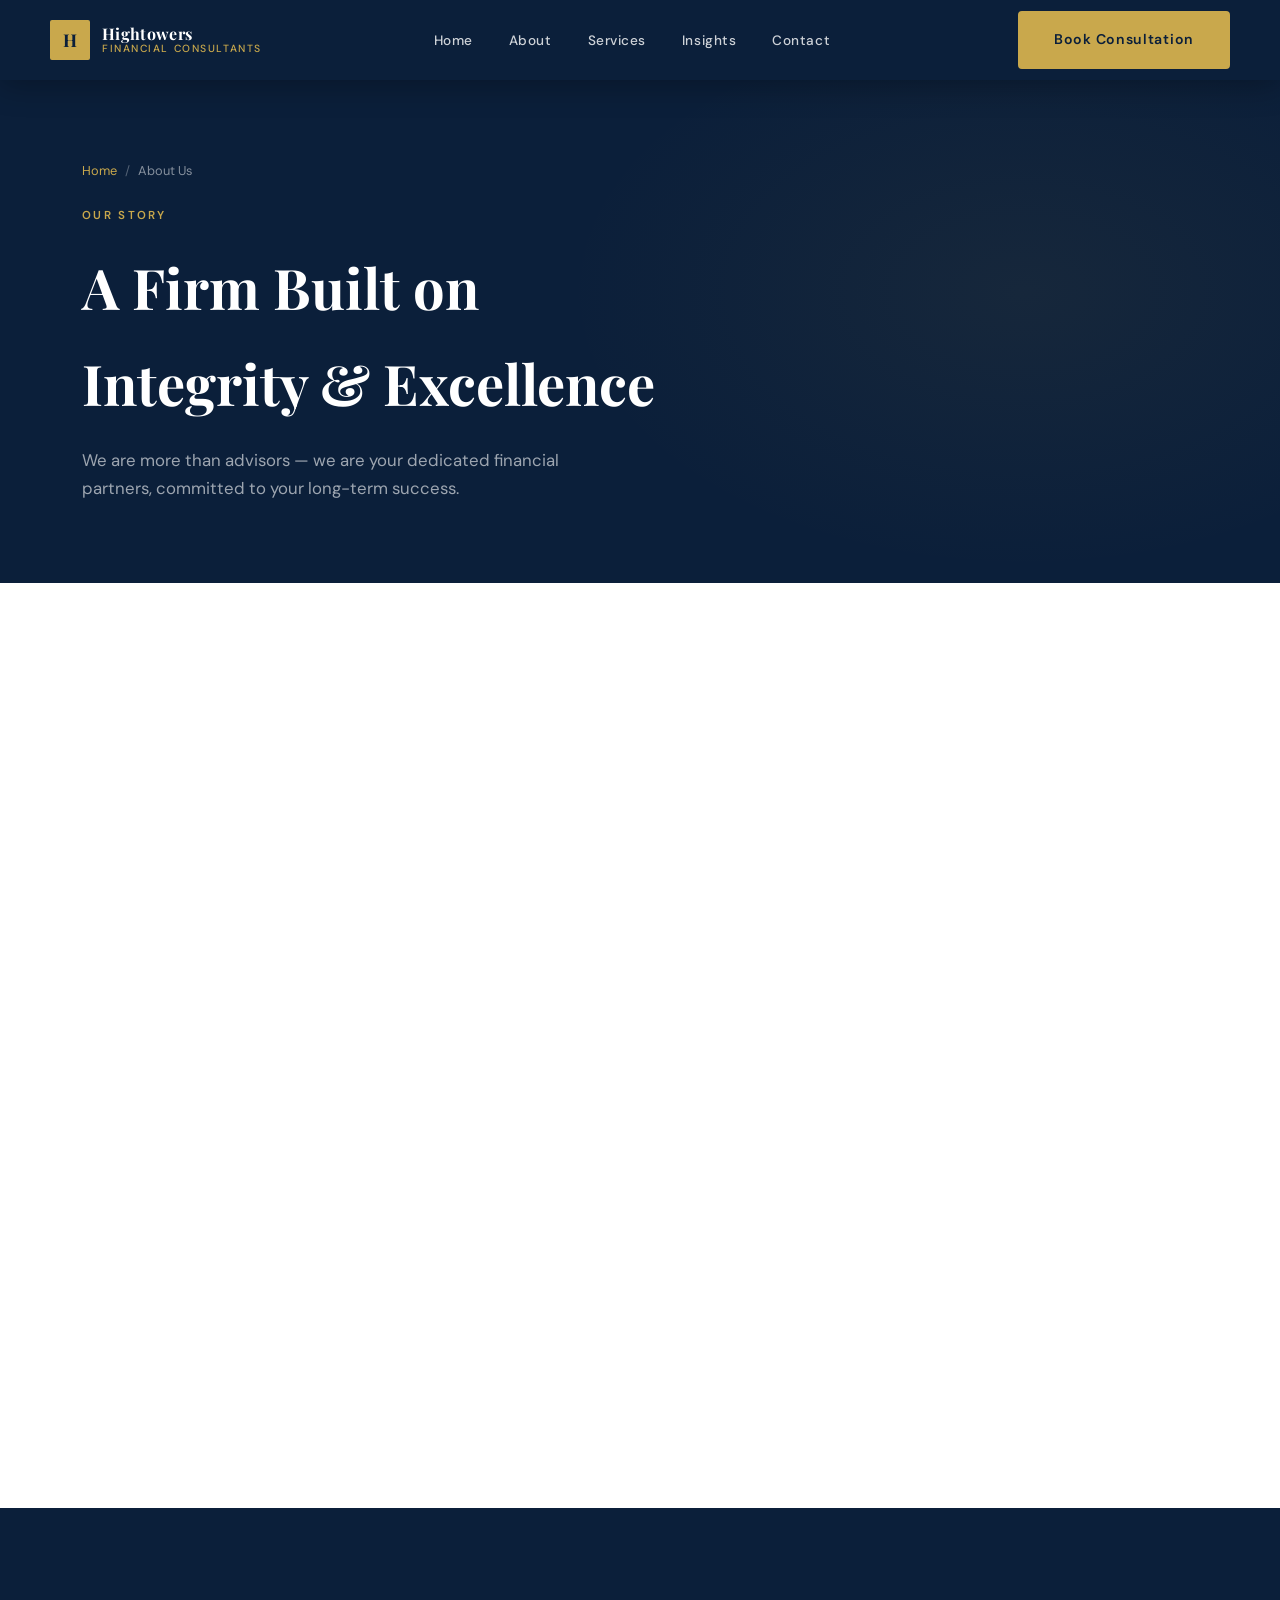
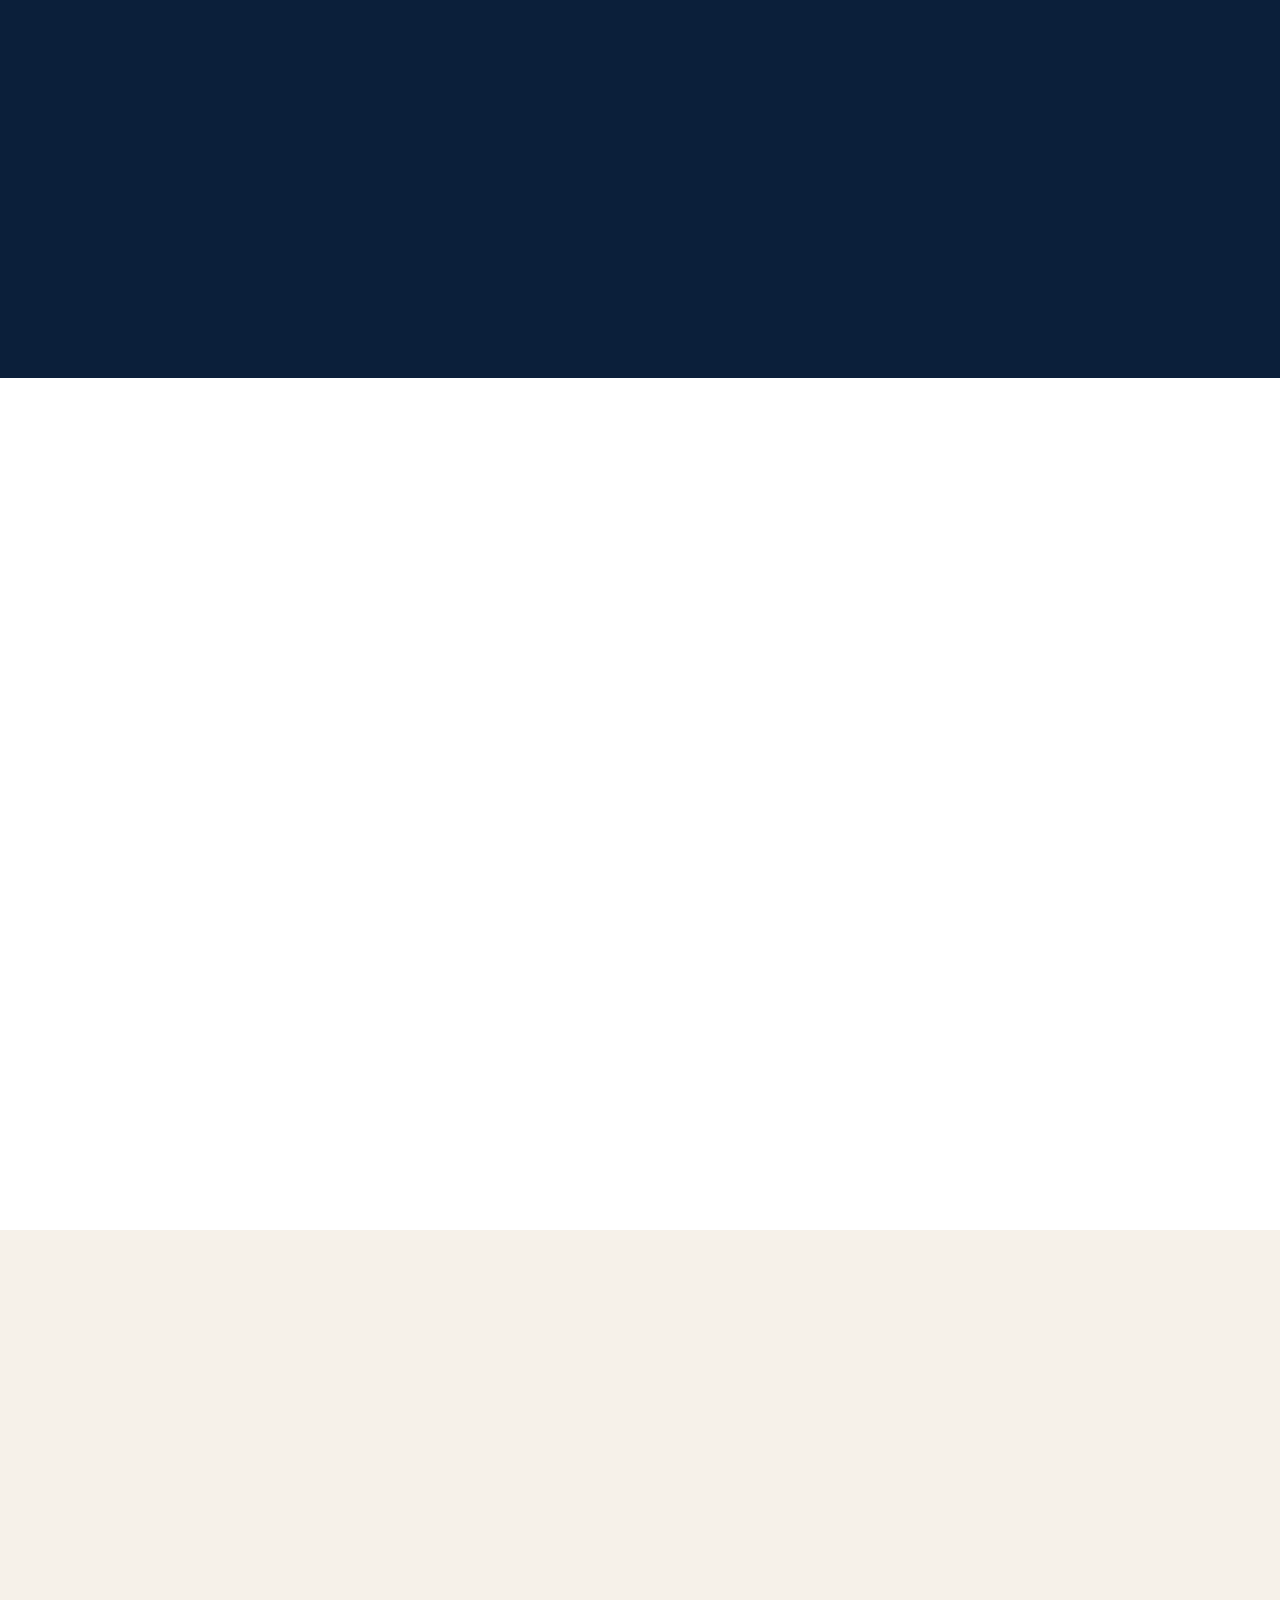
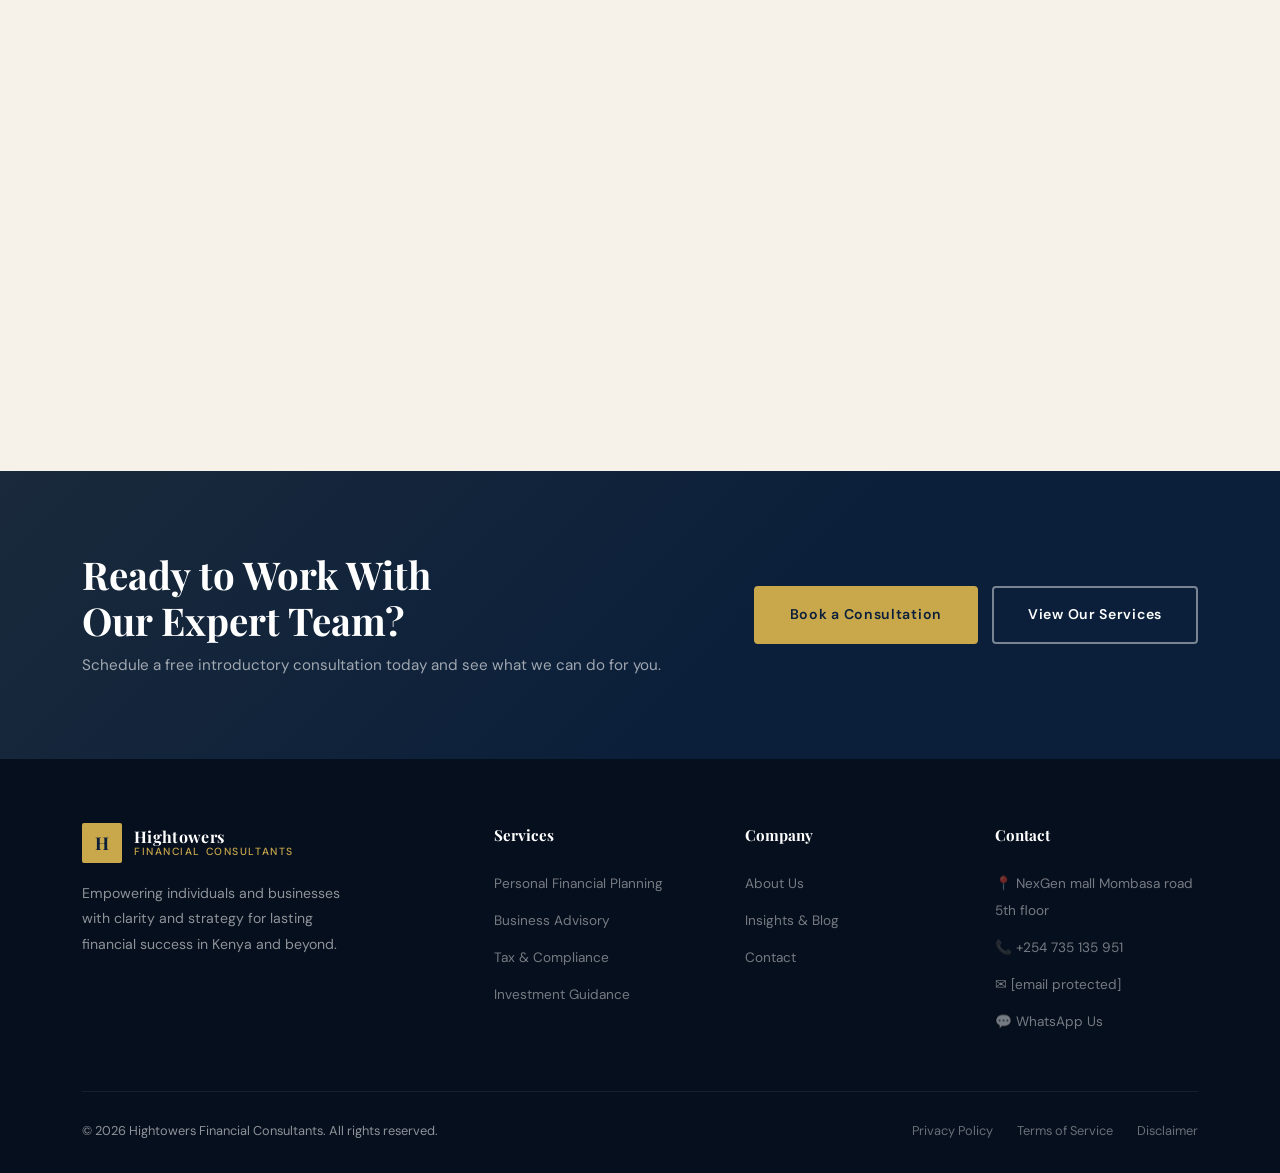
==== commit 06656df4: "added google analytic" ====
--- a/about.html
+++ b/about.html
@@ -6,6 +6,14 @@
   <title>About Us — Hightowers Financial Consultants</title>
   <meta name="description" content="Learn about Hightowers Financial Consultants — our mission, vision, values, and the experienced team behind Kenya's trusted financial advisory firm.">
   <link rel="stylesheet" href="css/style.css" />
+  <!-- Google tag (gtag.js) -->
+  <script async src="https://www.googletagmanager.com/gtag/js?id=G-TBHKF9SJPM"></script>
+  <script>
+    window.dataLayer = window.dataLayer || [];
+    function gtag(){dataLayer.push(arguments);}
+    gtag('js', new Date());
+    gtag('config', 'G-TBHKF9SJPM');
+  </script>
 </head>
 <body>
 
@@ -235,8 +243,8 @@
         <ul class="footer-links">
           <li><a href="#">📍 NexGen mall Mombasa road 5th floor</a></li>
           <li><a href="tel:+254735135951">📞 +254 735 135 951</a></li>
-          <li><a href="mailto:olelaeric@gmail.com">✉ olelaeric@gmail.com</a></li>
-          <li><a href="https://wa.me/254102696261">💬 WhatsApp Us</a></li>
+          <li><a href="/cdn-cgi/l/email-protection#610e0d040d000413080221060c00080d4f020e0c">✉ <span class="__cf_email__" data-cfemail="e58a8980898480978c86a58288848c89cb868a88">[email&#160;protected]</span></a></li>
+          <li><a href="https://wa.me/2547102696261">💬 WhatsApp Us</a></li>
         </ul>
       </div>
     </div>
@@ -251,7 +259,4 @@
   </div>
 </footer>
 
-<a href="https://wa.me/254102696261" class="wa-float" target="_blank" title="Chat on WhatsApp">💬</a>
-<script src="js/main.js"></script>
-</body>
-</html>
+<a href="https://wa.
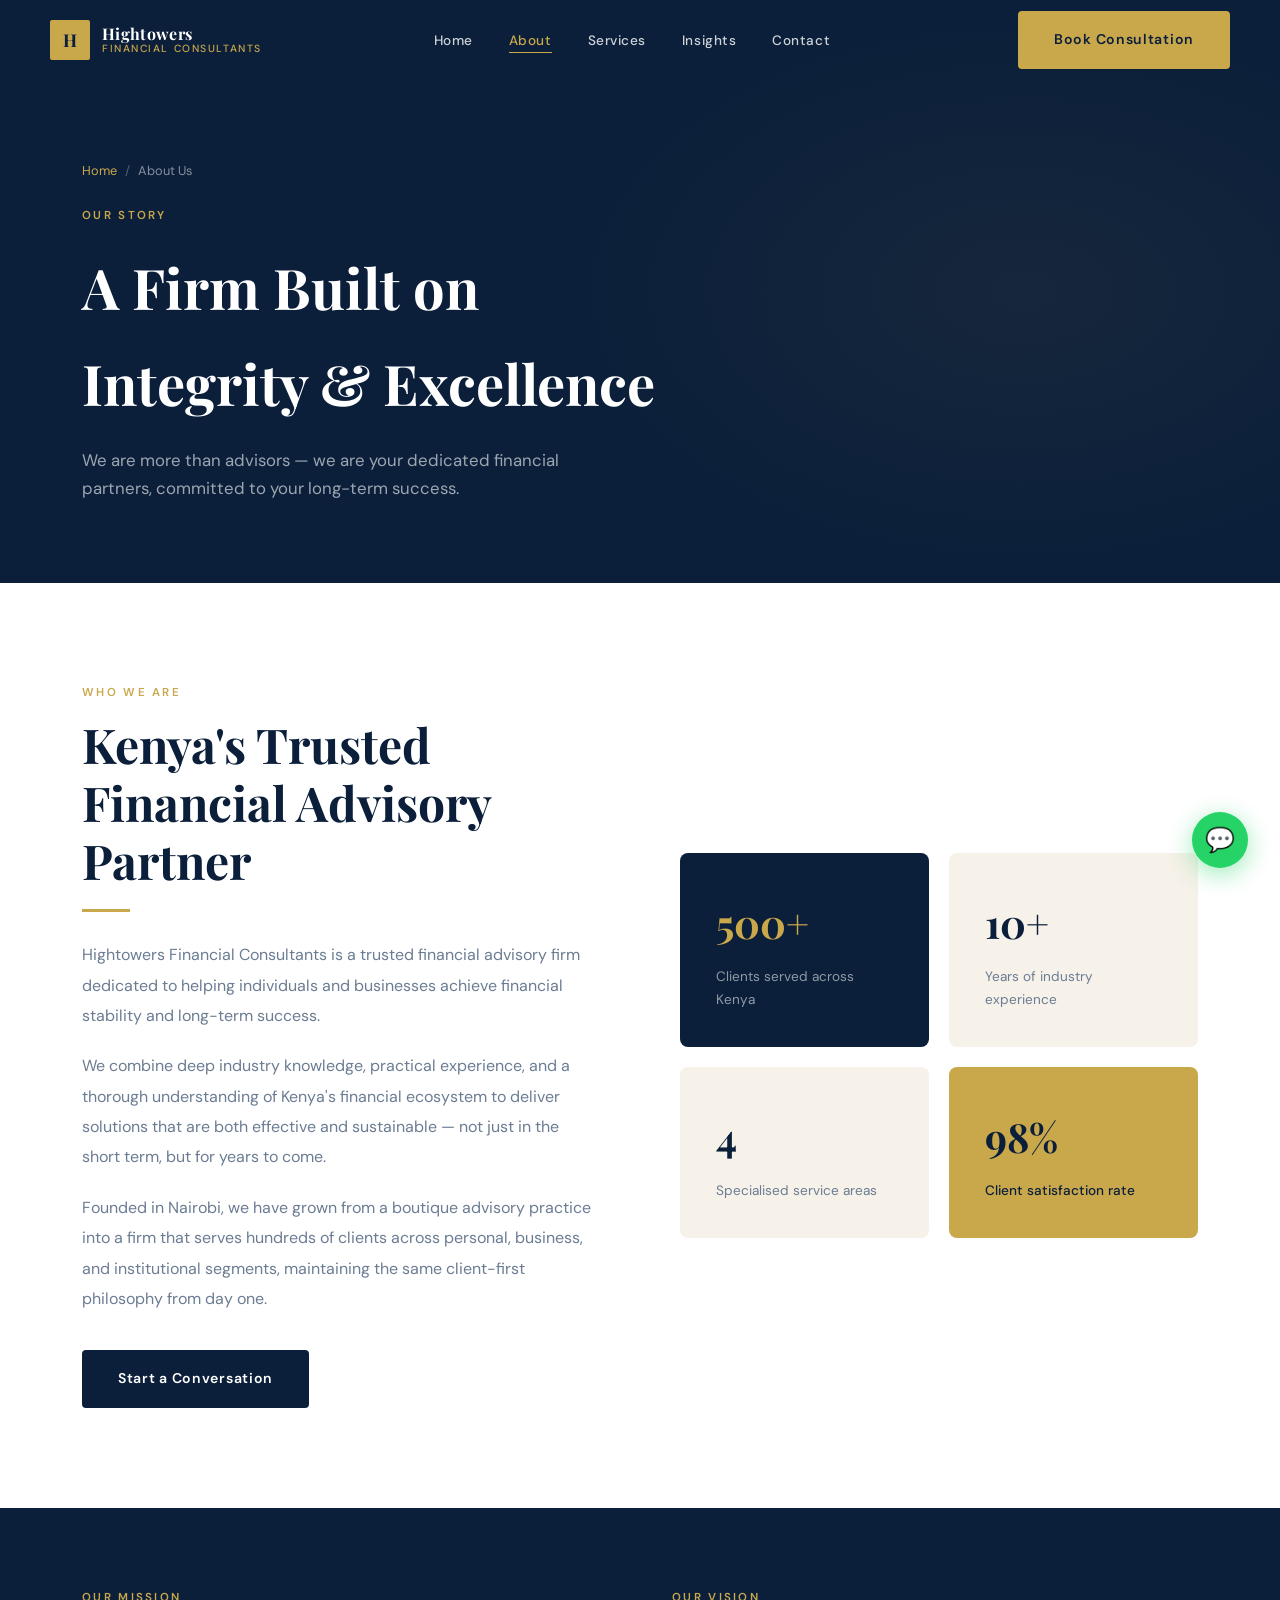
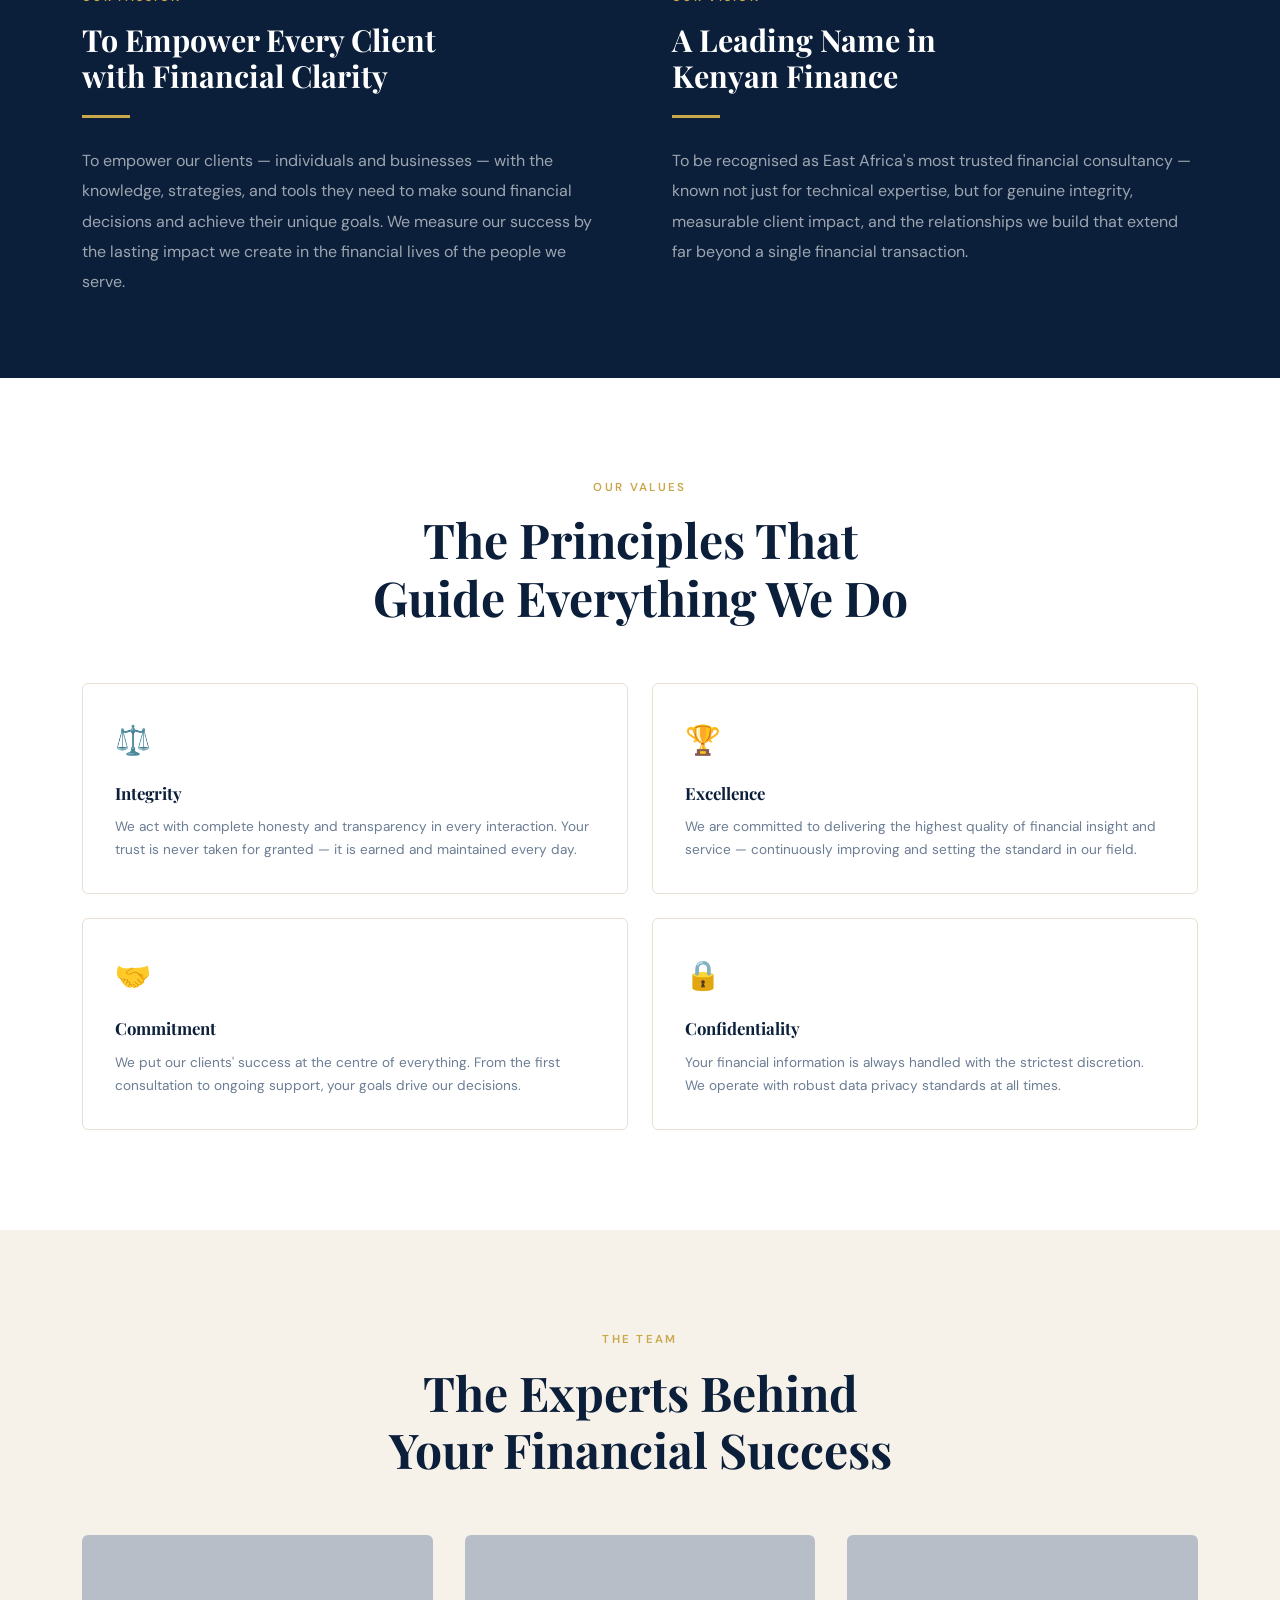
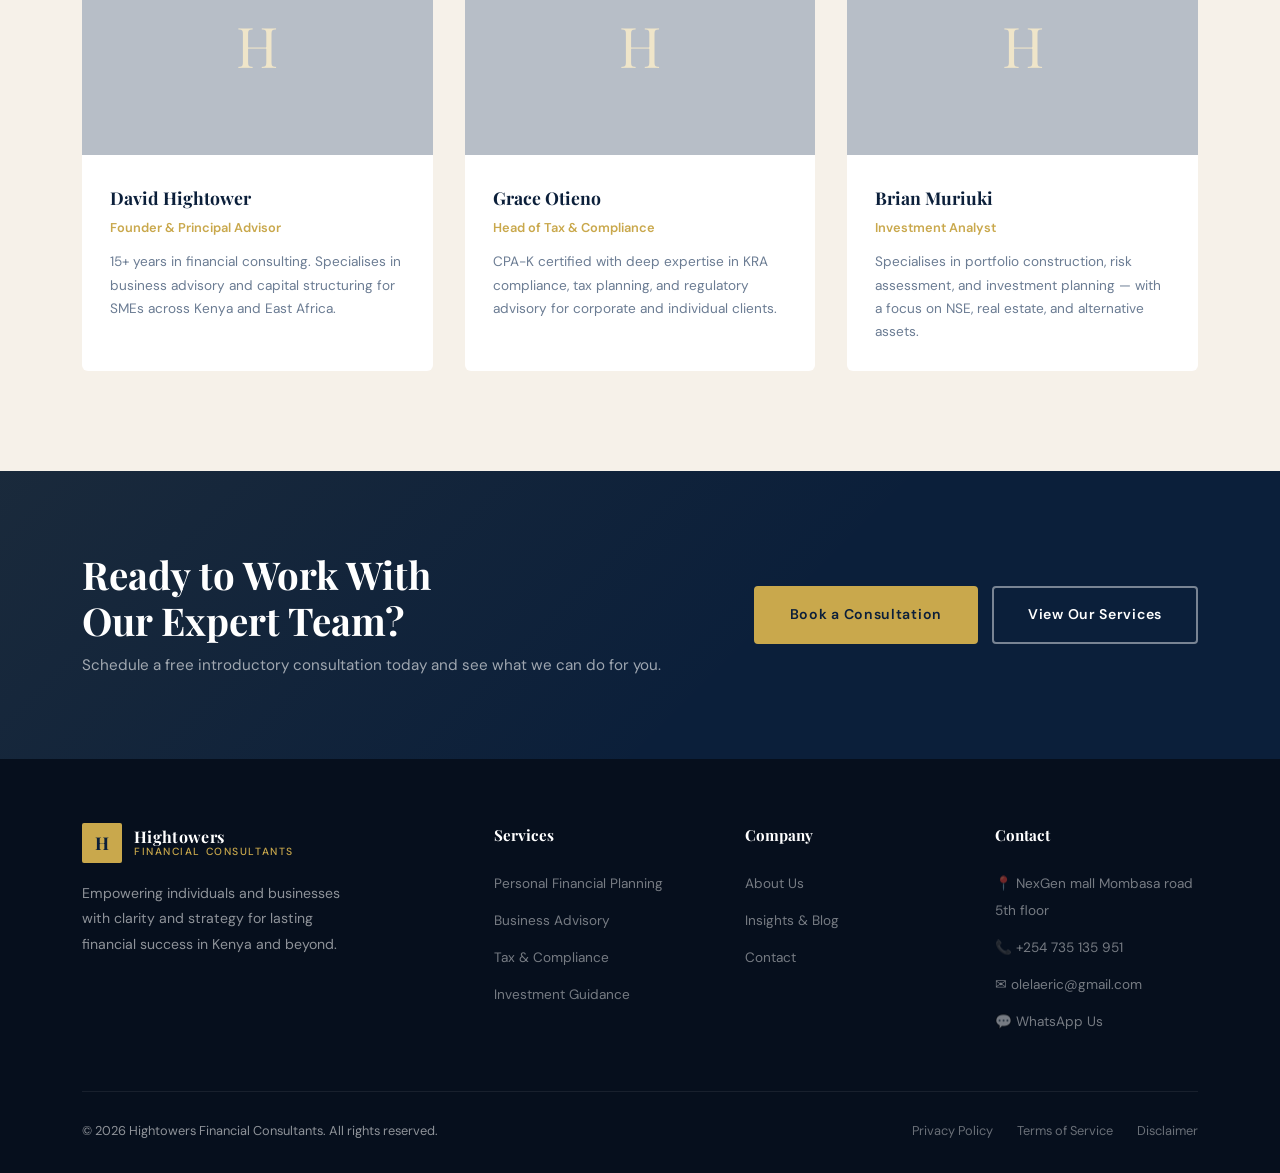
==== commit f85c50b5: "Remove Google Analytics and update contact email Removed Google Analytics tracking script and update" ====
--- a/about.html
+++ b/about.html
@@ -1,3 +1,4 @@
+
 <!DOCTYPE html>
 <html lang="en">
 <head>
@@ -6,14 +7,6 @@
   <title>About Us — Hightowers Financial Consultants</title>
   <meta name="description" content="Learn about Hightowers Financial Consultants — our mission, vision, values, and the experienced team behind Kenya's trusted financial advisory firm.">
   <link rel="stylesheet" href="css/style.css" />
-  <!-- Google tag (gtag.js) -->
-  <script async src="https://www.googletagmanager.com/gtag/js?id=G-TBHKF9SJPM"></script>
-  <script>
-    window.dataLayer = window.dataLayer || [];
-    function gtag(){dataLayer.push(arguments);}
-    gtag('js', new Date());
-    gtag('config', 'G-TBHKF9SJPM');
-  </script>
 </head>
 <body>
 
@@ -243,7 +236,7 @@
         <ul class="footer-links">
           <li><a href="#">📍 NexGen mall Mombasa road 5th floor</a></li>
           <li><a href="tel:+254735135951">📞 +254 735 135 951</a></li>
-          <li><a href="/cdn-cgi/l/email-protection#610e0d040d000413080221060c00080d4f020e0c">✉ <span class="__cf_email__" data-cfemail="e58a8980898480978c86a58288848c89cb868a88">[email&#160;protected]</span></a></li>
+          <li><a href="mailto:olelaeric@gmail.com">✉ olelaeric@gmail.com</a></li>
           <li><a href="https://wa.me/2547102696261">💬 WhatsApp Us</a></li>
         </ul>
       </div>
@@ -259,4 +252,7 @@
   </div>
 </footer>
 
-<a href="https://wa.
+<a href="https://wa.me/254700000000" class="wa-float" target="_blank" title="Chat on WhatsApp">💬</a>
+<script src="js/main.js"></script>
+</body>
+</html>
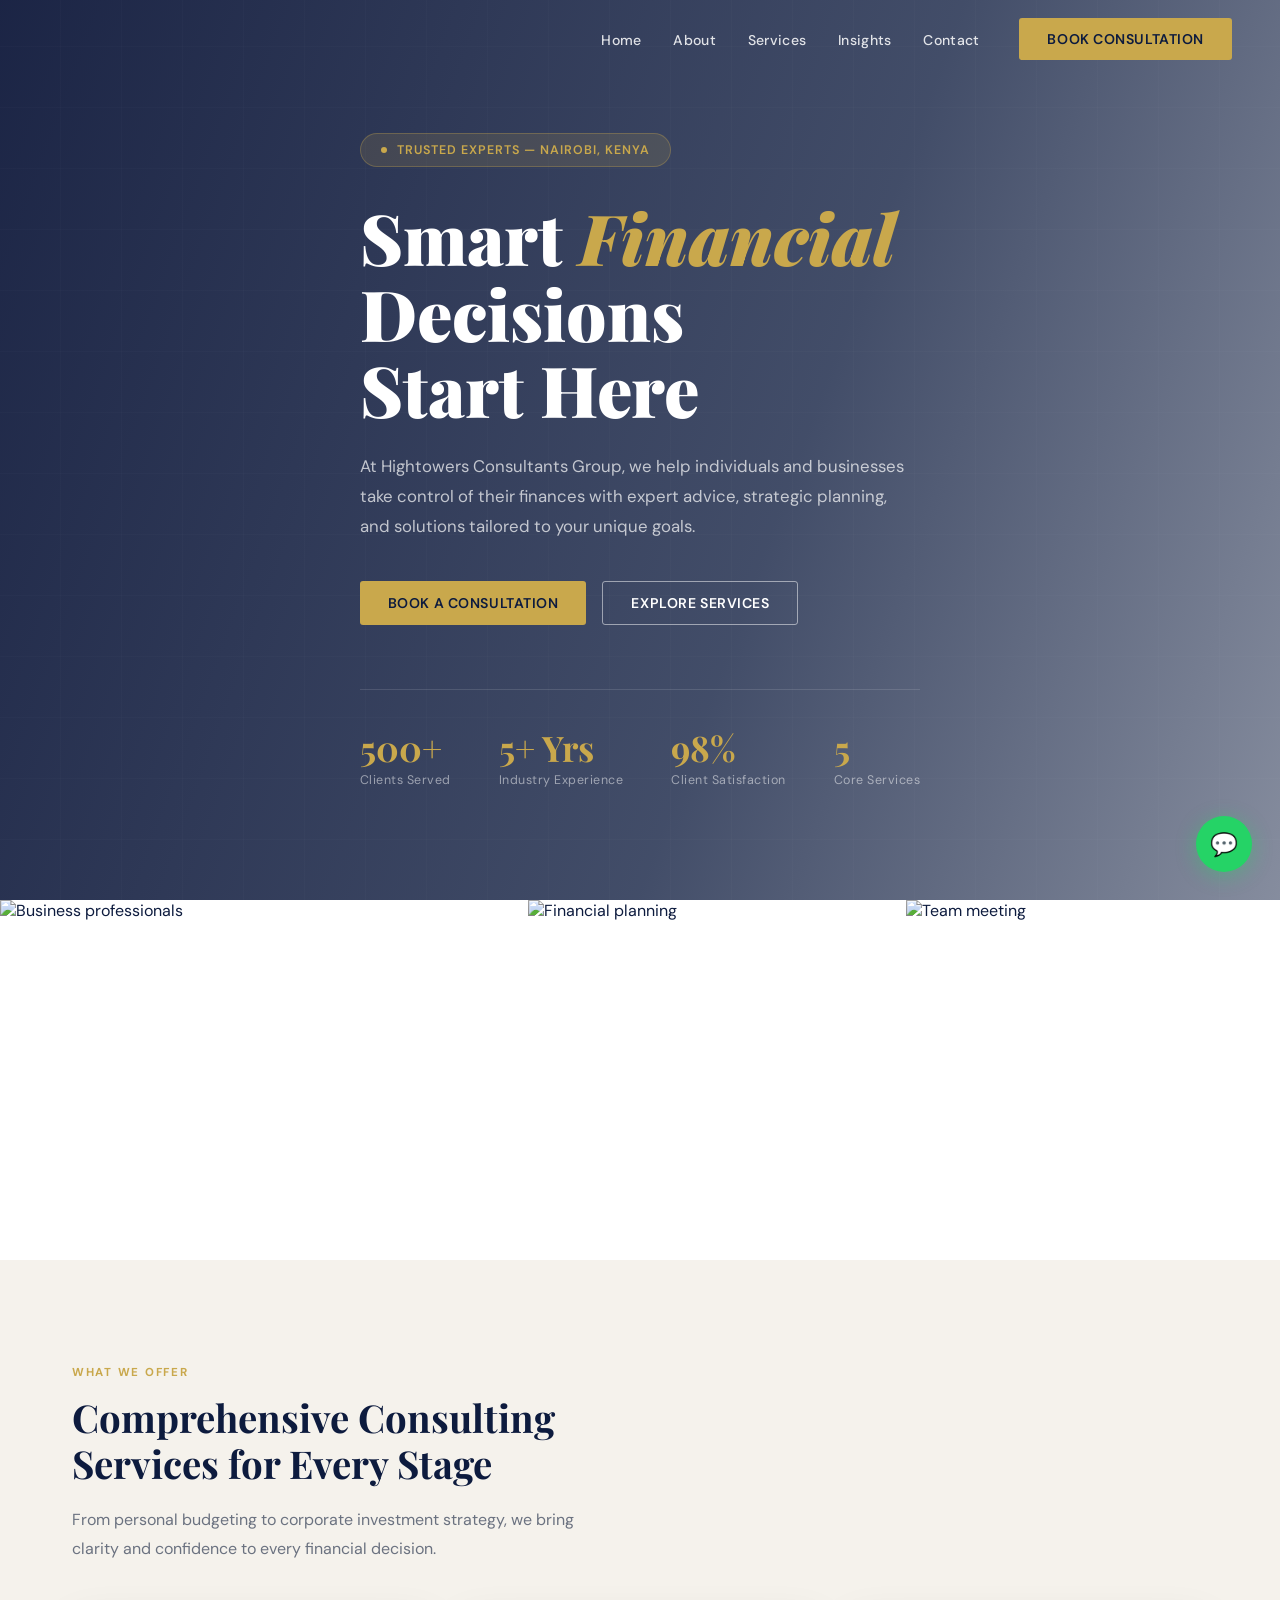
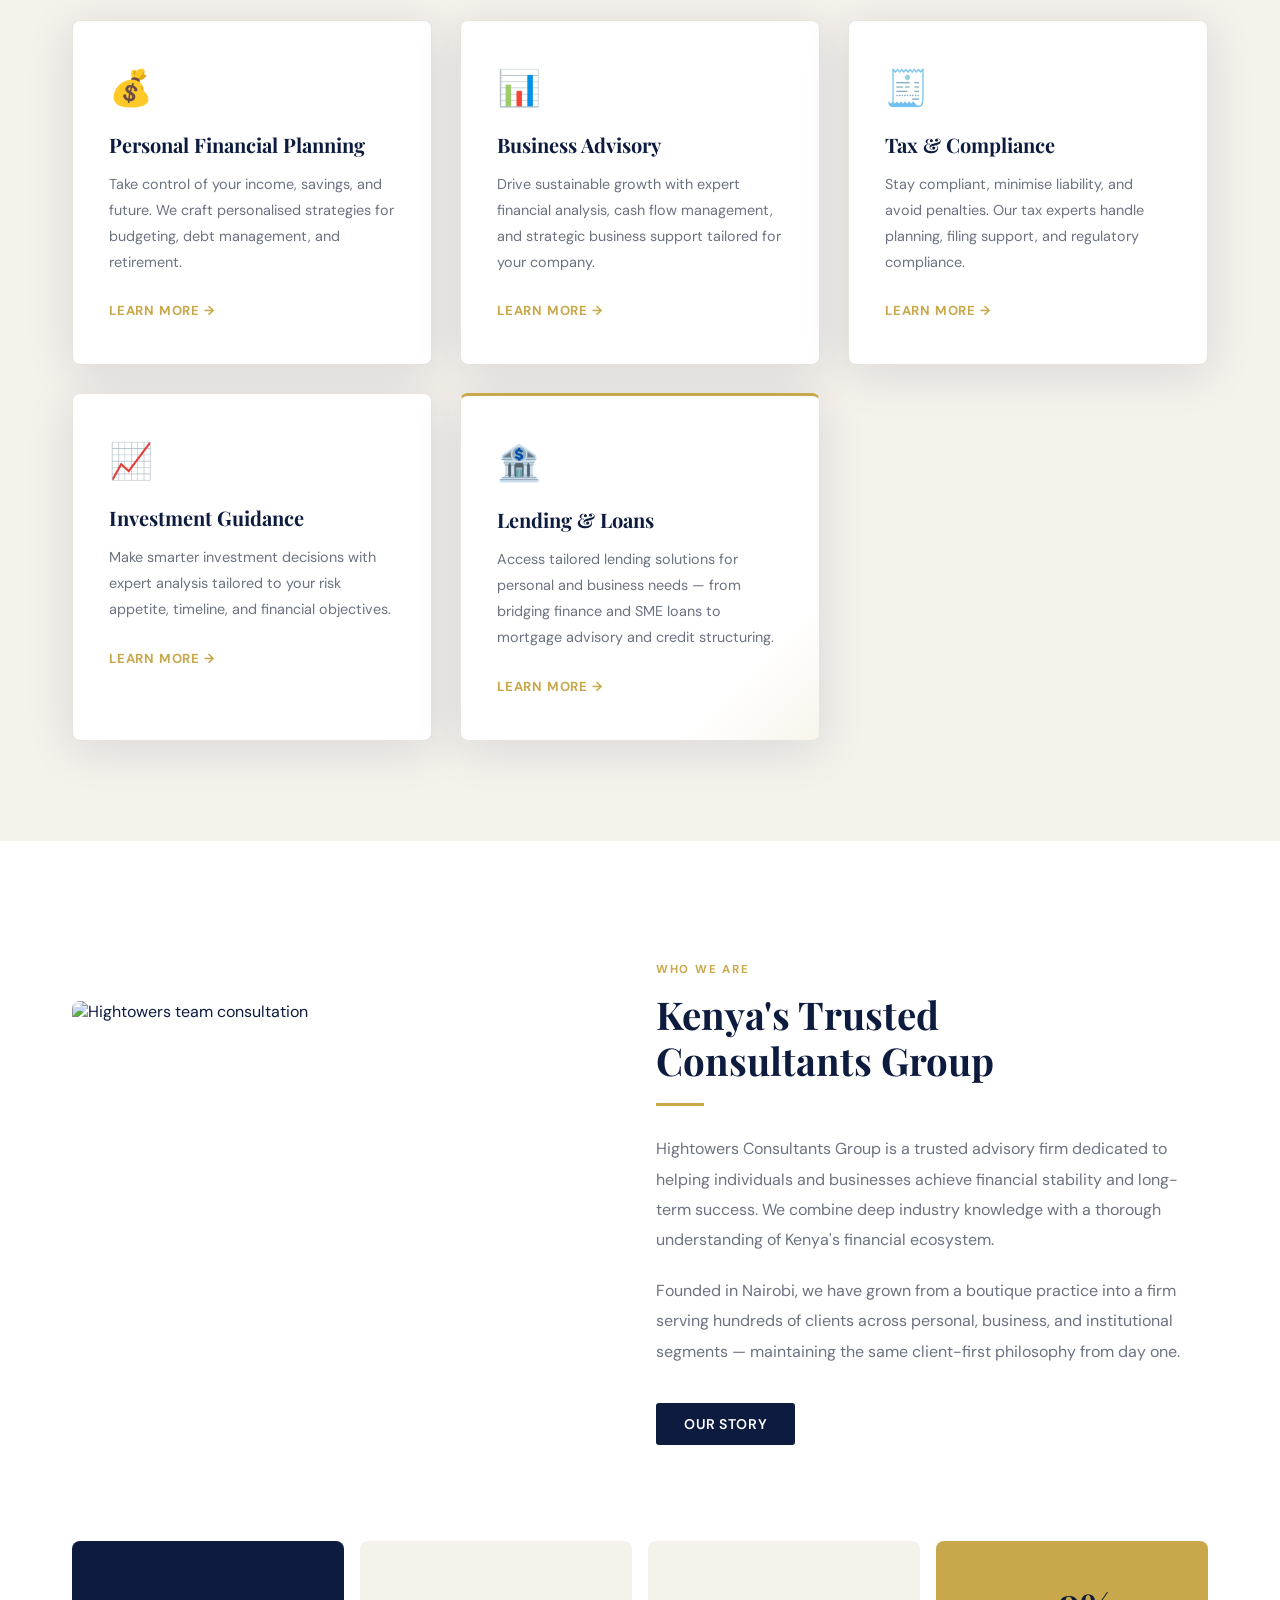
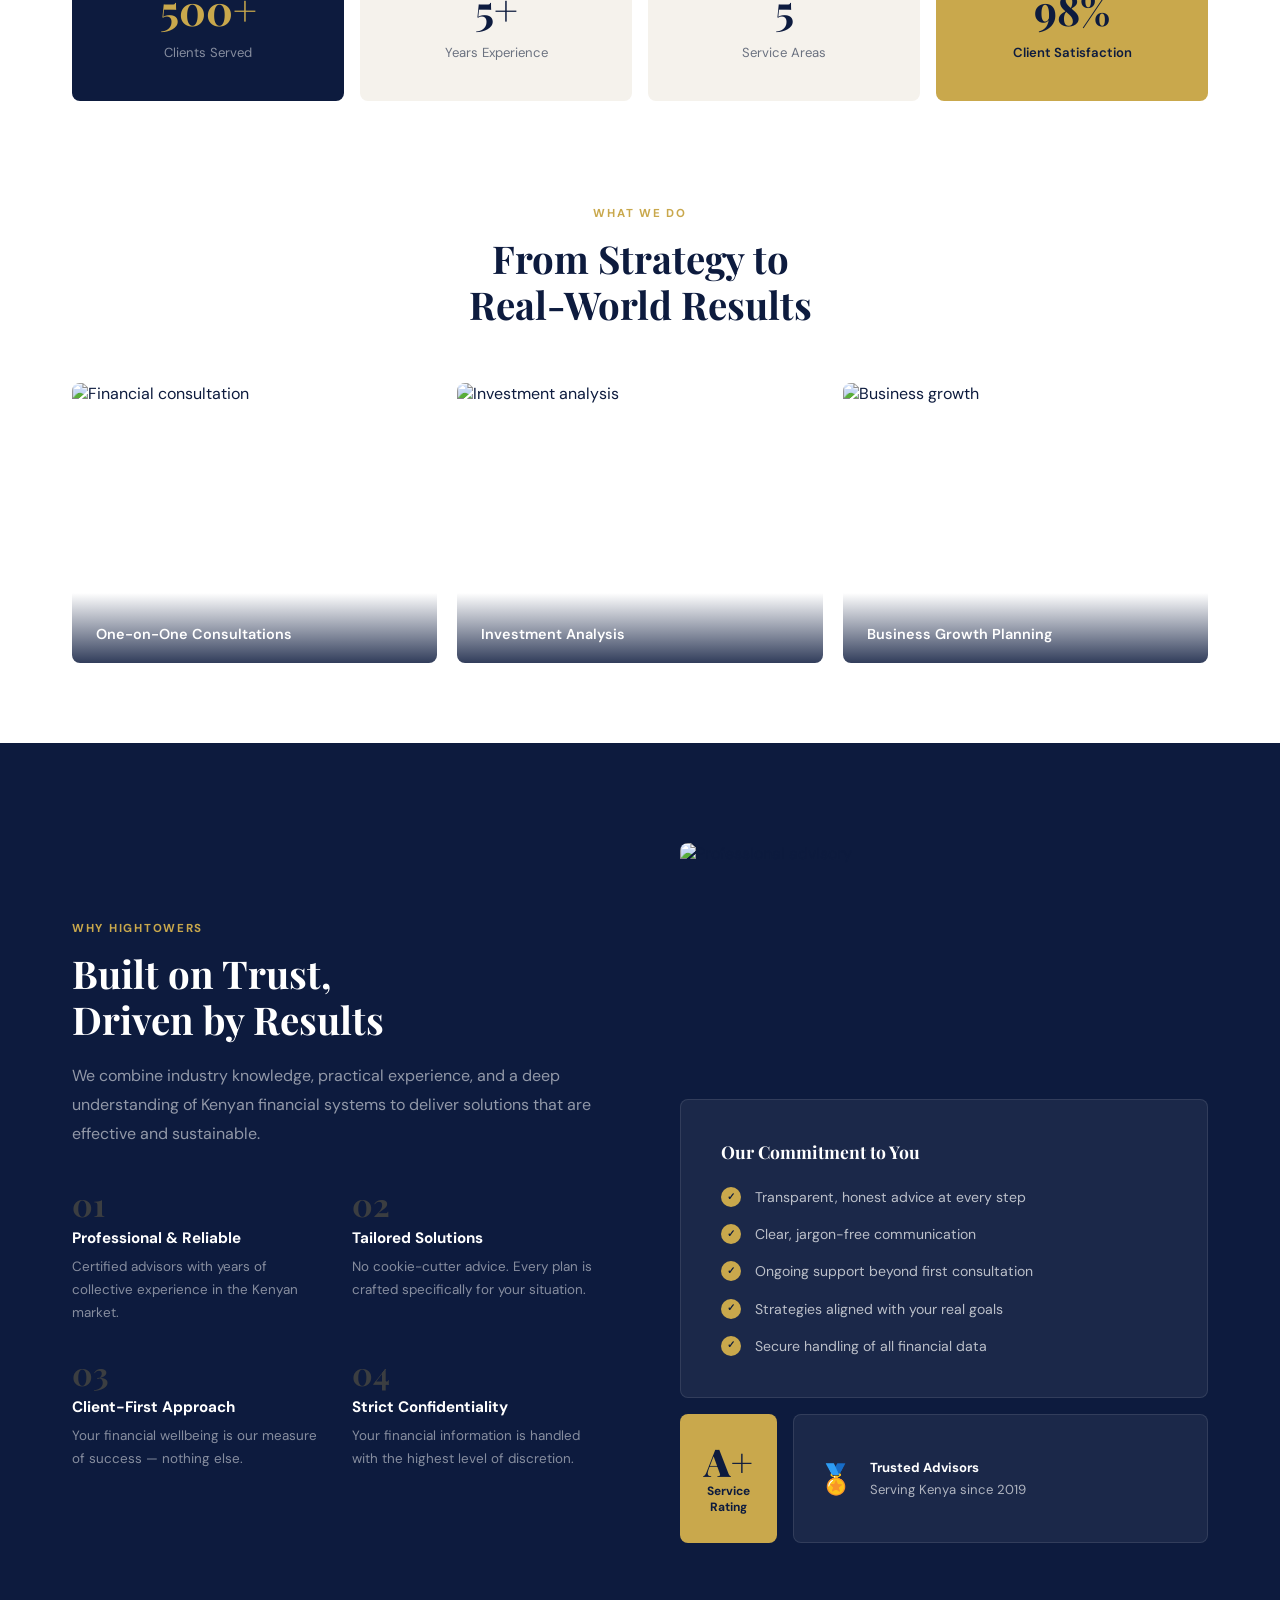
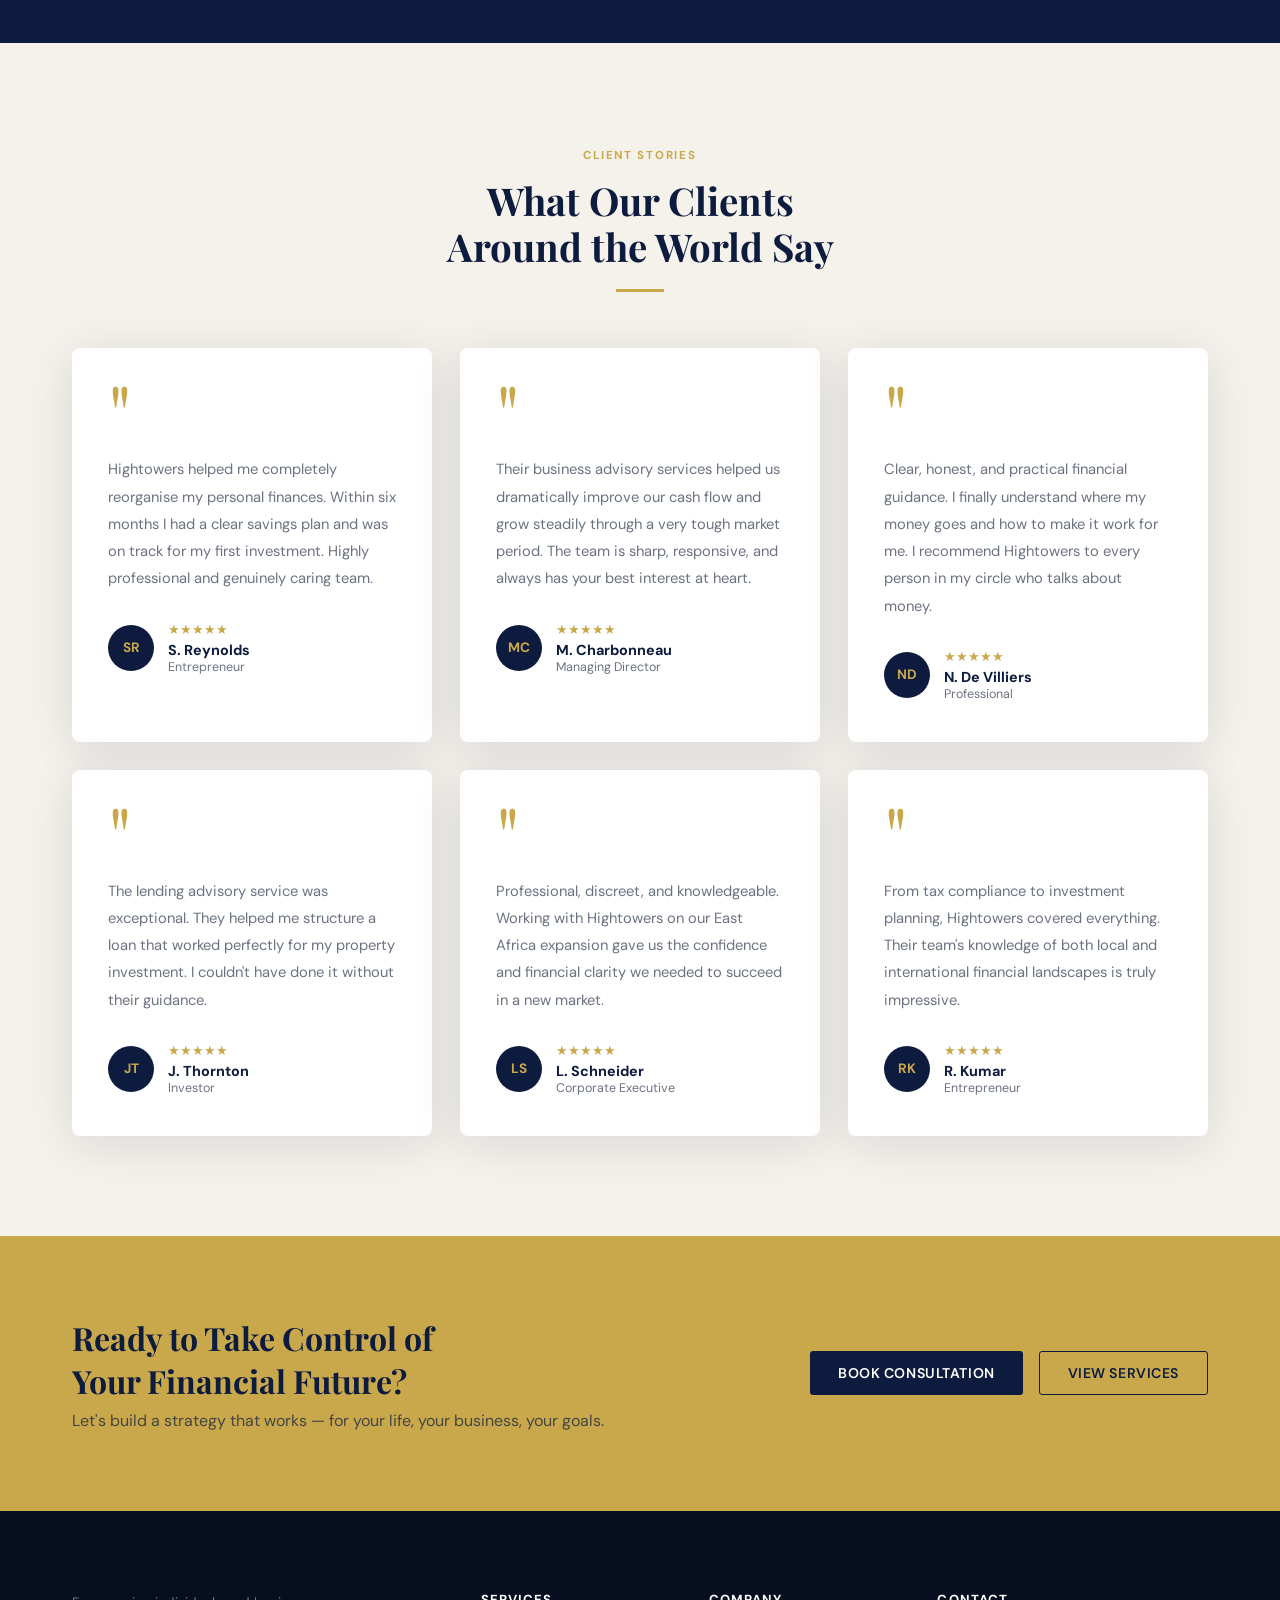
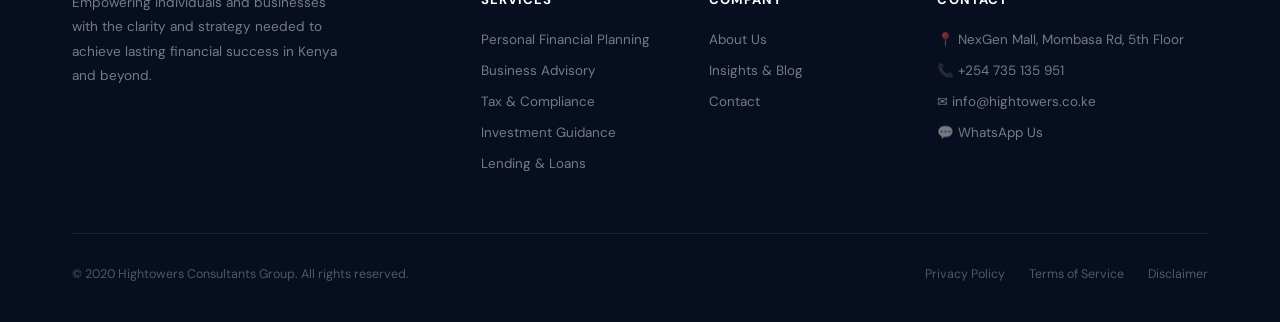
==== commit 8fd828cf: "updated whole file" ====
--- a/about.html
+++ b/about.html
@@ -1,24 +1,288 @@
-
 <!DOCTYPE html>
 <html lang="en">
 <head>
   <meta charset="UTF-8" />
   <meta name="viewport" content="width=device-width, initial-scale=1.0" />
-  <title>About Us — Hightowers Financial Consultants</title>
-  <meta name="description" content="Learn about Hightowers Financial Consultants — our mission, vision, values, and the experienced team behind Kenya's trusted financial advisory firm.">
-  <link rel="stylesheet" href="css/style.css" />
+  <title>Hightowers Consultants Group — Smart Financial Decisions Start Here</title>
+  <meta name="description" content="Hightowers Consultants Group — expert financial advisory, investment guidance, tax consulting, business advisory and lending services in Kenya.">
+  <link rel="preconnect" href="https://fonts.googleapis.com">
+  <link href="https://fonts.googleapis.com/css2?family=Playfair+Display:ital,wght@0,400;0,700;0,900;1,400&family=DM+Sans:wght@300;400;500;600&display=swap" rel="stylesheet">
+  <style>
+    *, *::before, *::after { box-sizing: border-box; margin: 0; padding: 0; }
+
+    :root {
+      --navy: #0D1B3E;
+      --navy-2: #132247;
+      --gold: #C9A84C;
+      --gold-light: #E4C97A;
+      --white: #FFFFFF;
+      --cream: #F5F2EC;
+      --muted: #6B7280;
+      --shadow: 0 8px 48px rgba(13,27,62,0.12);
+    }
+
+    html { scroll-behavior: smooth; }
+    body { font-family: 'DM Sans', sans-serif; color: var(--navy); background: var(--white); overflow-x: hidden; }
+
+    .container { max-width: 1200px; margin: 0 auto; padding: 0 32px; }
+
+    /* ── NAVBAR (Logo integrated from inline img) ── */
+    .navbar {
+      position: fixed; top: 0; width: 100%; z-index: 1000;
+      padding: 0; transition: all 0.4s;
+      background: transparent;
+    }
+    .navbar.scrolled {
+      background: var(--navy);
+      box-shadow: 0 2px 32px rgba(0,0,0,0.2);
+    }
+    .nav-inner {
+      display: flex; align-items: center; gap: 32px;
+      padding: 18px 48px;
+      max-width: 1400px; margin: 0 auto;
+    }
+    .logo { display: flex; align-items: center; gap: 0; text-decoration: none; flex-shrink: 0; }
+    /* Clean logo styling: text-based + accent */
+    .logo-icon {
+      background: var(--gold);
+      width: 38px;
+      height: 38px;
+      border-radius: 6px;
+      display: inline-flex;
+      align-items: center;
+      justify-content: center;
+      font-weight: 800;
+      font-size: 1.3rem;
+      color: var(--navy);
+      margin-right: 10px;
+      font-family: 'Playfair Display', serif;
+    }
+    .logo-text {
+      font-weight: 700;
+      font-size: 1.2rem;
+      letter-spacing: -0.02em;
+      color: white;
+      font-family: 'DM Sans', sans-serif;
+    }
+    .navbar.scrolled .logo-text { color: white; }
+    .logo span:first-child { font-weight: 800; }
+    .nav-links { display: flex; list-style: none; gap: 32px; margin-left: auto; }
+    .nav-links a { color: rgba(255,255,255,0.85); text-decoration: none; font-size: 0.88rem; font-weight: 500; letter-spacing: 0.02em; transition: color 0.2s; }
+    .nav-links a:hover { color: var(--gold); }
+    .btn { display: inline-flex; align-items: center; gap: 8px; padding: 12px 28px; border-radius: 3px; font-family: 'DM Sans', sans-serif; font-size: 0.88rem; font-weight: 600; text-decoration: none; letter-spacing: 0.04em; text-transform: uppercase; cursor: pointer; border: none; transition: all 0.25s; }
+    .btn-primary { background: var(--gold); color: var(--navy); }
+    .btn-primary:hover { background: var(--gold-light); transform: translateY(-1px); }
+    .btn-outline { background: transparent; color: var(--white); border: 1.5px solid rgba(255,255,255,0.5); }
+    .btn-outline:hover { border-color: var(--gold); color: var(--gold); }
+    .btn-dark { background: var(--navy); color: var(--white); }
+    .btn-dark:hover { background: #1a2d5a; }
+    .nav-cta { margin-left: 8px; }
+
+    /* ── HERO (minimal naming) ── */
+    .hero {
+      position: relative; min-height: 100vh;
+      display: flex; align-items: center;
+      overflow: hidden;
+    }
+    .hero-bg {
+      position: absolute; inset: 0; z-index: 0;
+      background-image: url('https://images.unsplash.com/photo-1486406146926-c627a92ad1ab?w=1800&q=80');
+      background-size: cover; background-position: center 30%;
+    }
+    .hero-overlay {
+      position: absolute; inset: 0; z-index: 1;
+      background: linear-gradient(110deg, rgba(10,20,55,0.93) 0%, rgba(13,27,62,0.78) 60%, rgba(13,27,62,0.5) 100%);
+    }
+    .hero-pattern {
+      position: absolute; inset: 0; z-index: 2;
+      background-image: repeating-linear-gradient(0deg, transparent, transparent 60px, rgba(255,255,255,0.015) 60px, rgba(255,255,255,0.015) 61px),
+                        repeating-linear-gradient(90deg, transparent, transparent 60px, rgba(255,255,255,0.015) 60px, rgba(255,255,255,0.015) 61px);
+    }
+    .hero .container { position: relative; z-index: 3; padding-top: 100px; padding-bottom: 80px; }
+    .hero-content { max-width: 700px; }
+    .hero-badge {
+      display: inline-flex; align-items: center; gap: 10px;
+      background: rgba(201,168,76,0.15); border: 1px solid rgba(201,168,76,0.3);
+      color: var(--gold); padding: 8px 20px; border-radius: 100px;
+      font-size: 0.78rem; font-weight: 600; letter-spacing: 0.08em; text-transform: uppercase;
+      margin-bottom: 32px;
+    }
+    .badge-dot { width: 6px; height: 6px; background: var(--gold); border-radius: 50%; animation: pulse 2s infinite; }
+    @keyframes pulse { 0%,100%{opacity:1} 50%{opacity:0.4} }
+    .hero h1 {
+      font-family: 'Playfair Display', serif;
+      font-size: clamp(2.8rem, 5.5vw, 5rem);
+      color: var(--white); font-weight: 900; line-height: 1.08;
+      margin-bottom: 24px;
+    }
+    .hero h1 em { color: var(--gold); font-style: italic; }
+    .hero-sub { color: rgba(255,255,255,0.7); font-size: 1.05rem; line-height: 1.8; margin-bottom: 40px; max-width: 560px; }
+    .hero-actions { display: flex; gap: 16px; flex-wrap: wrap; margin-bottom: 64px; }
+    .hero-stats {
+      display: flex; gap: 48px; flex-wrap: wrap;
+      border-top: 1px solid rgba(255,255,255,0.12);
+      padding-top: 40px;
+    }
+    .stat-num {
+      font-family: 'Playfair Display', serif; font-size: 2.2rem; font-weight: 700;
+      color: var(--gold); line-height: 1;
+    }
+    .stat-label { color: rgba(255,255,255,0.5); font-size: 0.78rem; margin-top: 6px; letter-spacing: 0.04em; }
+
+    /* ── EYEBROW ── */
+    .eyebrow {
+      display: inline-block; font-size: 0.72rem; font-weight: 700;
+      letter-spacing: 0.15em; text-transform: uppercase; color: var(--gold);
+      margin-bottom: 14px;
+    }
+    .section-title {
+      font-family: 'Playfair Display', serif; font-size: clamp(1.8rem, 3vw, 2.6rem);
+      font-weight: 700; line-height: 1.2; margin-bottom: 20px; color: var(--navy);
+    }
+    .section-title.light { color: var(--white); }
+    .gold-line { width: 48px; height: 3px; background: var(--gold); margin-bottom: 28px; }
+    .section { padding: 100px 0; }
+
+    /* ── SERVICES ── */
+    .services-grid {
+      display: grid; grid-template-columns: repeat(auto-fit, minmax(280px,1fr));
+      gap: 28px; margin-top: 56px;
+    }
+    .service-card {
+      background: var(--white); border-radius: 8px; padding: 44px 36px;
+      border: 1px solid #E8E4DC;
+      box-shadow: var(--shadow); transition: all 0.3s;
+      position: relative; overflow: hidden;
+    }
+    .service-card::before {
+      content: ''; position: absolute; bottom: 0; left: 0; right: 0;
+      height: 3px; background: var(--gold);
+      transform: scaleX(0); transition: transform 0.3s;
+    }
+    .service-card:hover { transform: translateY(-6px); box-shadow: 0 20px 60px rgba(13,27,62,0.15); }
+    .service-card:hover::before { transform: scaleX(1); }
+    .service-icon { font-size: 2.2rem; margin-bottom: 20px; }
+    .service-card h3 { font-family: 'Playfair Display',serif; font-size: 1.25rem; margin-bottom: 14px; color: var(--navy); }
+    .service-card p { color: var(--muted); font-size: 0.9rem; line-height: 1.8; margin-bottom: 24px; }
+    .service-link { color: var(--gold); font-size: 0.82rem; font-weight: 700; text-decoration: none; letter-spacing: 0.06em; text-transform: uppercase; }
+
+    /* ── PICTURE STRIP (abstract business) ── */
+    .pic-strip {
+      display: grid; grid-template-columns: 2fr 1fr 1fr; gap: 4px;
+      height: 420px; overflow: hidden;
+    }
+    .pic-strip-item { overflow: hidden; position: relative; }
+    .pic-strip-item img { width: 100%; height: 100%; object-fit: cover; transition: transform 0.6s; }
+    .pic-strip-item:hover img { transform: scale(1.05); }
+    .pic-strip-sub { display: grid; grid-rows: 1fr 1fr; gap: 4px; }
+
+    /* ── WHY US (cleaned) ── */
+    .why-us { background: var(--navy); }
+    .why-grid { display: grid; grid-template-columns: 1fr 1fr; gap: 80px; align-items: center; }
+    .why-features { display: grid; grid-template-columns: 1fr 1fr; gap: 32px; margin-top: 40px; }
+    .feature-num { font-family: 'Playfair Display',serif; font-size: 2rem; font-weight: 700; color: rgba(201,168,76,0.25); line-height: 1; margin-bottom: 8px; }
+    .feature-title { font-weight: 700; color: var(--white); margin-bottom: 8px; font-size: 0.95rem; }
+    .feature-desc { color: rgba(255,255,255,0.5); font-size: 0.84rem; line-height: 1.7; }
+    .why-visual { position: relative; }
+    .why-card-main {
+      background: rgba(255,255,255,0.06); border: 1px solid rgba(255,255,255,0.1);
+      border-radius: 8px; padding: 40px; margin-bottom: 16px;
+    }
+    .why-card-main h4 { color: var(--white); font-family: 'Playfair Display',serif; font-size: 1.1rem; margin-bottom: 24px; }
+    .checklist { list-style: none; display: flex; flex-direction: column; gap: 16px; }
+    .checklist li { display: flex; align-items: flex-start; gap: 14px; color: rgba(255,255,255,0.7); font-size: 0.88rem; line-height: 1.5; }
+    .check-icon { width: 20px; height: 20px; background: var(--gold); border-radius: 50%; display: flex; align-items: center; justify-content: center; font-size: 0.6rem; color: var(--navy); font-weight: 900; flex-shrink: 0; }
+    .cards-row { display: flex; gap: 16px; }
+    .why-card-accent { flex: 0 0 auto; background: var(--gold); border-radius: 8px; padding: 28px 24px; text-align: center; }
+    .accent-num { font-family: 'Playfair Display',serif; font-size: 2.4rem; font-weight: 900; color: var(--navy); line-height: 1; }
+    .accent-text { font-size: 0.75rem; color: var(--navy); font-weight: 700; margin-top: 4px; line-height: 1.3; }
+    .why-card-bottom { flex: 1; background: rgba(255,255,255,0.06); border: 1px solid rgba(255,255,255,0.1); border-radius: 8px; padding: 28px 24px; display: flex; align-items: center; gap: 16px; }
+    .wb-icon { font-size: 1.8rem; }
+    .wb-text { font-size: 0.82rem; color: rgba(255,255,255,0.65); line-height: 1.5; }
+    .wb-text strong { display: block; color: var(--white); margin-bottom: 2px; }
+
+    /* ── LIFESTYLE PICS SECTION (removed any personal names, only abstract business) ── */
+    .lifestyle-grid { display: grid; grid-template-columns: 1fr 1fr 1fr; gap: 20px; margin-top: 56px; }
+    .lifestyle-card { border-radius: 8px; overflow: hidden; position: relative; height: 280px; }
+    .lifestyle-card img { width: 100%; height: 100%; object-fit: cover; transition: transform 0.5s; }
+    .lifestyle-card:hover img { transform: scale(1.06); }
+    .lifestyle-card-label { position: absolute; bottom: 0; left: 0; right: 0; background: linear-gradient(transparent, rgba(13,27,62,0.85)); padding: 32px 24px 20px; color: white; font-size: 0.9rem; font-weight: 600; }
+
+    /* ── TESTIMONIALS (client names and locations anonymized / role generics) ── */
+    .testimonials { background: var(--cream); }
+    .testimonials-grid { display: grid; grid-template-columns: repeat(3,1fr); gap: 28px; margin-top: 56px; }
+    .testimonial-card { background: var(--white); border-radius: 8px; padding: 40px 36px; box-shadow: var(--shadow); position: relative; }
+    .quote-mark { font-family: 'Playfair Display',serif; font-size: 5rem; color: var(--gold); line-height: 0.6; margin-bottom: 20px; display: block; }
+    .testimonial-text { color: var(--muted); font-size: 0.92rem; line-height: 1.85; margin-bottom: 28px; }
+    .testimonial-author { display: flex; align-items: center; gap: 14px; }
+    .author-avatar { width: 46px; height: 46px; border-radius: 50%; background: var(--navy); display: flex; align-items: center; justify-content: center; color: var(--gold); font-weight: 700; font-size: 0.85rem; flex-shrink: 0; }
+    .stars { color: var(--gold); font-size: 0.8rem; margin-bottom: 3px; }
+    .author-name { font-weight: 700; color: var(--navy); font-size: 0.9rem; }
+    .author-role { font-size: 0.78rem; color: var(--muted); }
+
+    /* ── CTA BAND ── */
+    .cta-band { background: var(--gold); padding: 80px 0; }
+    .cta-inner { display: flex; align-items: center; justify-content: space-between; gap: 40px; flex-wrap: wrap; }
+    .cta-inner h2 { font-family: 'Playfair Display',serif; font-size: 2rem; color: var(--navy); }
+    .cta-inner p { color: rgba(13,27,62,0.7); margin-top: 8px; }
+    .cta-actions { display: flex; gap: 16px; flex-wrap: wrap; }
+    .cta-band .btn-primary { background: var(--navy); color: var(--white); }
+    .cta-band .btn-outline { border-color: var(--navy); color: var(--navy); }
+    .cta-band .btn-outline:hover { background: var(--navy); color: white; }
+
+    /* ── FOOTER (refined) ── */
+    footer { background: #060E20; padding: 80px 0 40px; }
+    .footer-grid { display: grid; grid-template-columns: 2fr 1fr 1fr 1.5fr; gap: 48px; padding-bottom: 60px; border-bottom: 1px solid rgba(255,255,255,0.08); }
+    .footer-brand .logo { display: flex; align-items: center; gap: 6px; margin-bottom: 20px; text-decoration: none; }
+    .footer-brand .logo-icon-small { background: var(--gold); width: 32px; height: 32px; border-radius: 5px; display: inline-flex; align-items: center; justify-content: center; font-weight: bold; font-size: 1rem; color: var(--navy); }
+    .footer-brand .logo-text-small { color: white; font-weight: 600; font-size: 1rem; letter-spacing: -0.2px; }
+    .footer-brand p { color: rgba(255,255,255,0.45); font-size: 0.85rem; line-height: 1.8; max-width: 280px; }
+    .footer-col h4 { color: var(--white); font-size: 0.82rem; font-weight: 700; letter-spacing: 0.08em; text-transform: uppercase; margin-bottom: 20px; }
+    .footer-links { list-style: none; display: flex; flex-direction: column; gap: 10px; }
+    .footer-links a { color: rgba(255,255,255,0.45); text-decoration: none; font-size: 0.84rem; transition: color 0.2s; }
+    .footer-links a:hover { color: var(--gold); }
+    .footer-bottom { display: flex; align-items: center; justify-content: space-between; padding-top: 32px; flex-wrap: wrap; gap: 16px; }
+    .footer-bottom span, .footer-bottom a { color: rgba(255,255,255,0.3); font-size: 0.78rem; text-decoration: none; }
+    .footer-bottom a:hover { color: var(--gold); }
+
+    /* ── WA FLOAT ── */
+    .wa-float { position: fixed; bottom: 28px; right: 28px; z-index: 900; width: 56px; height: 56px; border-radius: 50%; background: #25D366; display: flex; align-items: center; justify-content: center; font-size: 1.4rem; box-shadow: 0 4px 20px rgba(37,211,102,0.4); text-decoration: none; animation: bob 3s ease-in-out infinite; }
+    @keyframes bob { 0%,100%{transform:translateY(0)} 50%{transform:translateY(-6px)} }
+
+    .fade-in { opacity: 0; transform: translateY(20px); transition: opacity 0.6s, transform 0.6s; }
+    .fade-in.visible { opacity: 1; transform: none; }
+
+    .intro-pic-row { display: grid; grid-template-columns: 1fr 1fr; gap: 32px; align-items: center; margin-bottom: 80px; }
+    .intro-pic { border-radius: 8px; overflow: hidden; height: 400px; }
+    .intro-pic img { width: 100%; height: 100%; object-fit: cover; }
+    .intro-text { padding: 16px 0; }
+
+    .hamburger { display: none; flex-direction: column; gap: 5px; cursor: pointer; }
+    .hamburger span { width: 24px; height: 2px; background: white; display: block; }
+    .mobile-nav { display: none; }
+
+    @media(max-width:900px){
+      .nav-links, .nav-cta { display: none; }
+      .hamburger { display: flex; }
+      .mobile-nav { display: none; position: fixed; top: 0; left: 0; right: 0; bottom: 0; background: var(--navy); z-index: 999; flex-direction: column; padding: 80px 32px 32px; gap: 24px; }
+      .mobile-nav.open { display: flex; }
+      .mobile-nav a { color: white; text-decoration: none; font-size: 1.2rem; font-weight: 600; }
+      .why-grid { grid-template-columns: 1fr; }
+      .testimonials-grid { grid-template-columns: 1fr; }
+      .services-grid { grid-template-columns: 1fr 1fr; }
+      .lifestyle-grid { grid-template-columns: 1fr 1fr; }
+      .footer-grid { grid-template-columns: 1fr 1fr; }
+      .pic-strip { grid-template-columns: 1fr; height: auto; }
+      .intro-pic-row { grid-template-columns: 1fr; }
+    }
+    @media(max-width:600px){ .services-grid, .lifestyle-grid, .footer-grid, .testimonials-grid { grid-template-columns: 1fr; } .hero-stats { gap: 24px; } }
+  </style>
 </head>
 <body>
 
-<nav class="navbar scrolled">
+<nav class="navbar" id="navbar">
   <div class="nav-inner">
-    <a href="index.html" class="logo">
-      <div class="logo-mark">H</div>
-      <div class="logo-text">
-        <span class="logo-name">Hightowers</span>
-        <span class="logo-sub">Financial Consultants</span>
-      </div>
-    </a>
+    <!-- LOGO REMOVED -->
     <ul class="nav-links">
       <li><a href="index.html">Home</a></li>
       <li><a href="about.html">About</a></li>
@@ -27,232 +291,132 @@
       <li><a href="contact.html">Contact</a></li>
     </ul>
     <a href="contact.html" class="btn btn-primary nav-cta">Book Consultation</a>
-    <div class="hamburger"><span></span><span></span><span></span></div>
+    <div class="hamburger" onclick="document.querySelector('.mobile-nav').classList.toggle('open')">
+      <span></span><span></span><span></span>
+    </div>
   </div>
 </nav>
-<nav class="mobile-nav">
-  <a href="index.html">Home</a>
-  <a href="about.html">About</a>
-  <a href="services.html">Services</a>
-  <a href="blog.html">Insights</a>
-  <a href="contact.html">Contact</a>
-  <a href="contact.html" class="btn btn-primary" style="text-align:center;margin-top:8px;">Book Consultation</a>
-</nav>
-
-<!-- PAGE HERO -->
-<section class="page-hero">
+
+<div class="mobile-nav">
+  <a href="index.html">Home</a><a href="about.html">About</a><a href="services.html">Services</a><a href="blog.html">Insights</a><a href="contact.html">Contact</a>
+  <a href="contact.html" class="btn btn-primary" style="text-align:center;margin-top:16px;">Book Consultation</a>
+</div>
+
+<!-- HERO -->
+<section class="hero">
+  <div class="hero-bg"></div>
+  <div class="hero-overlay"></div>
+  <div class="hero-pattern"></div>
   <div class="container">
-    <div class="breadcrumb"><a href="index.html">Home</a> <span>/</span> <em>About Us</em></div>
-    <span class="eyebrow">Our Story</span>
-    <h1>A Firm Built on<br>Integrity & Excellence</h1>
-    <p>We are more than advisors — we are your dedicated financial partners, committed to your long-term success.</p>
-  </div>
-</section>
-
-<!-- WHO WE ARE -->
-<section class="section">
-  <div class="container">
-    <div class="about-grid">
-      <div class="fade-in">
-        <span class="eyebrow">Who We Are</span>
-        <h2 class="section-title">Kenya's Trusted Financial Advisory Partner</h2>
-        <div class="gold-line"></div>
-        <p style="color:var(--muted);line-height:1.9;margin-bottom:20px;">
-          Hightowers Financial Consultants is a trusted financial advisory firm dedicated to helping individuals and businesses achieve financial stability and long-term success.
-        </p>
-        <p style="color:var(--muted);line-height:1.9;margin-bottom:20px;">
-          We combine deep industry knowledge, practical experience, and a thorough understanding of Kenya's financial ecosystem to deliver solutions that are both effective and sustainable — not just in the short term, but for years to come.
-        </p>
-        <p style="color:var(--muted);line-height:1.9;margin-bottom:36px;">
-          Founded in Nairobi, we have grown from a boutique advisory practice into a firm that serves hundreds of clients across personal, business, and institutional segments, maintaining the same client-first philosophy from day one.
-        </p>
-        <a href="contact.html" class="btn btn-dark">Start a Conversation</a>
-      </div>
-
-      <div class="fade-in" style="display:grid;grid-template-columns:1fr 1fr;gap:20px;align-content:start;">
-        <div style="background:var(--navy);border-radius:8px;padding:36px;display:flex;flex-direction:column;gap:8px;">
-          <div style="font-family:'Playfair Display',serif;font-size:2.5rem;font-weight:700;color:var(--gold);">500+</div>
-          <div style="font-size:0.85rem;color:rgba(255,255,255,0.55);">Clients served across Kenya</div>
-        </div>
-        <div style="background:var(--cream);border-radius:8px;padding:36px;display:flex;flex-direction:column;gap:8px;">
-          <div style="font-family:'Playfair Display',serif;font-size:2.5rem;font-weight:700;color:var(--navy);">10+</div>
-          <div style="font-size:0.85rem;color:var(--muted);">Years of industry experience</div>
-        </div>
-        <div style="background:var(--cream);border-radius:8px;padding:36px;display:flex;flex-direction:column;gap:8px;">
-          <div style="font-family:'Playfair Display',serif;font-size:2.5rem;font-weight:700;color:var(--navy);">4</div>
-          <div style="font-size:0.85rem;color:var(--muted);">Specialised service areas</div>
-        </div>
-        <div style="background:var(--gold);border-radius:8px;padding:36px;display:flex;flex-direction:column;gap:8px;">
-          <div style="font-family:'Playfair Display',serif;font-size:2.5rem;font-weight:700;color:var(--navy);">98%</div>
-          <div style="font-size:0.85rem;color:var(--navy);font-weight:500;">Client satisfaction rate</div>
-        </div>
+    <div class="hero-content">
+      <div class="hero-badge"><span class="badge-dot"></span>Trusted Experts — Nairobi, Kenya</div>
+      <h1>Smart <em>Financial</em><br>Decisions<br>Start Here</h1>
+      <p class="hero-sub">At Hightowers Consultants Group, we help individuals and businesses take control of their finances with expert advice, strategic planning, and solutions tailored to your unique goals.</p>
+      <div class="hero-actions"><a href="contact.html" class="btn btn-primary">Book a Consultation</a><a href="services.html" class="btn btn-outline">Explore Services</a></div>
+      <div class="hero-stats">
+        <div><div class="stat-num" data-target="500" data-suffix="+">0+</div><div class="stat-label">Clients Served</div></div>
+        <div><div class="stat-num" data-target="5" data-suffix="+ Yrs">0+ Yrs</div><div class="stat-label">Industry Experience</div></div>
+        <div><div class="stat-num" data-target="98" data-suffix="%">0%</div><div class="stat-label">Client Satisfaction</div></div>
+        <div><div class="stat-num" data-target="5" data-suffix="">0</div><div class="stat-label">Core Services</div></div>
       </div>
     </div>
   </div>
 </section>
 
-<!-- MISSION & VISION -->
-<section class="section" style="background:var(--navy);padding:80px 0;">
+<div style="display:grid;grid-template-columns:1.4fr 1fr 1fr;gap:4px;height:360px;overflow:hidden;">
+  <div style="overflow:hidden;"><img src="https://images.unsplash.com/photo-1507679799987-c73779587ccf?w=900&q=80" alt="Business professionals" style="width:100%;height:100%;object-fit:cover;transition:transform 0.5s;" onmouseover="this.style.transform='scale(1.05)'" onmouseout="this.style.transform='scale(1)'" /></div>
+  <div style="overflow:hidden;"><img src="https://images.unsplash.com/photo-1551836022-deb4988cc6c0?w=700&q=80" alt="Financial planning" style="width:100%;height:100%;object-fit:cover;transition:transform 0.5s;" onmouseover="this.style.transform='scale(1.05)'" onmouseout="this.style.transform='scale(1)'" /></div>
+  <div style="overflow:hidden;"><img src="https://images.unsplash.com/photo-1521737604893-d14cc237f11d?w=700&q=80" alt="Team meeting" style="width:100%;height:100%;object-fit:cover;transition:transform 0.5s;" onmouseover="this.style.transform='scale(1.05)'" onmouseout="this.style.transform='scale(1)'" /></div>
+</div>
+
+<!-- SERVICES -->
+<section class="section" style="background:var(--cream);">
   <div class="container">
-    <div style="display:grid;grid-template-columns:1fr 1fr;gap:64px;align-items:start;">
-      <div class="fade-in">
-        <span class="eyebrow">Our Mission</span>
-        <h2 class="section-title light" style="font-size:1.9rem;">To Empower Every Client<br>with Financial Clarity</h2>
-        <div class="gold-line"></div>
-        <p style="color:rgba(255,255,255,0.6);line-height:1.9;">
-          To empower our clients — individuals and businesses — with the knowledge, strategies, and tools they need to make sound financial decisions and achieve their unique goals. We measure our success by the lasting impact we create in the financial lives of the people we serve.
-        </p>
-      </div>
-      <div class="fade-in">
-        <span class="eyebrow">Our Vision</span>
-        <h2 class="section-title light" style="font-size:1.9rem;">A Leading Name in<br>Kenyan Finance</h2>
-        <div class="gold-line"></div>
-        <p style="color:rgba(255,255,255,0.6);line-height:1.9;">
-          To be recognised as East Africa's most trusted financial consultancy — known not just for technical expertise, but for genuine integrity, measurable client impact, and the relationships we build that extend far beyond a single financial transaction.
-        </p>
-      </div>
+    <div class="fade-in"><span class="eyebrow">What We Offer</span><h2 class="section-title">Comprehensive Consulting<br>Services for Every Stage</h2><p style="color:var(--muted);max-width:540px;line-height:1.8;">From personal budgeting to corporate investment strategy, we bring clarity and confidence to every financial decision.</p></div>
+    <div class="services-grid fade-in">
+      <div class="service-card"><div class="service-icon">💰</div><h3>Personal Financial Planning</h3><p>Take control of your income, savings, and future. We craft personalised strategies for budgeting, debt management, and retirement.</p><a href="services.html" class="service-link">Learn more →</a></div>
+      <div class="service-card"><div class="service-icon">📊</div><h3>Business Advisory</h3><p>Drive sustainable growth with expert financial analysis, cash flow management, and strategic business support tailored for your company.</p><a href="services.html" class="service-link">Learn more →</a></div>
+      <div class="service-card"><div class="service-icon">🧾</div><h3>Tax &amp; Compliance</h3><p>Stay compliant, minimise liability, and avoid penalties. Our tax experts handle planning, filing support, and regulatory compliance.</p><a href="services.html" class="service-link">Learn more →</a></div>
+      <div class="service-card"><div class="service-icon">📈</div><h3>Investment Guidance</h3><p>Make smarter investment decisions with expert analysis tailored to your risk appetite, timeline, and financial objectives.</p><a href="services.html" class="service-link">Learn more →</a></div>
+      <div class="service-card" style="border-top:3px solid var(--gold);background:linear-gradient(135deg,#fff 80%,#f9f5ec);"><div class="service-icon">🏦</div><h3>Lending &amp; Loans</h3><p>Access tailored lending solutions for personal and business needs — from bridging finance and SME loans to mortgage advisory and credit structuring.</p><a href="services.html" class="service-link">Learn more →</a></div>
     </div>
   </div>
 </section>
 
-<!-- VALUES -->
+<!-- INTRO / ABOUT SECTION -->
 <section class="section">
   <div class="container">
-    <div class="fade-in" style="text-align:center;max-width:560px;margin:0 auto;">
-      <span class="eyebrow">Our Values</span>
-      <h2 class="section-title">The Principles That<br>Guide Everything We Do</h2>
+    <div class="intro-pic-row fade-in">
+      <div class="intro-pic"><img src="https://images.unsplash.com/photo-1600880292203-757bb62b4baf?w=900&q=80" alt="Hightowers team consultation" /></div>
+      <div class="intro-text"><span class="eyebrow">Who We Are</span><h2 class="section-title">Kenya's Trusted<br>Consultants Group</h2><div class="gold-line"></div><p style="color:var(--muted);line-height:1.9;margin-bottom:20px;">Hightowers Consultants Group is a trusted advisory firm dedicated to helping individuals and businesses achieve financial stability and long-term success. We combine deep industry knowledge with a thorough understanding of Kenya's financial ecosystem.</p><p style="color:var(--muted);line-height:1.9;margin-bottom:36px;">Founded in Nairobi, we have grown from a boutique practice into a firm serving hundreds of clients across personal, business, and institutional segments — maintaining the same client-first philosophy from day one.</p><a href="about.html" class="btn btn-dark">Our Story</a></div>
     </div>
-
-    <div class="values-grid fade-in">
-      <div class="value-card">
-        <div class="value-icon">⚖️</div>
-        <h3>Integrity</h3>
-        <p>We act with complete honesty and transparency in every interaction. Your trust is never taken for granted — it is earned and maintained every day.</p>
-      </div>
-      <div class="value-card">
-        <div class="value-icon">🏆</div>
-        <h3>Excellence</h3>
-        <p>We are committed to delivering the highest quality of financial insight and service — continuously improving and setting the standard in our field.</p>
-      </div>
-      <div class="value-card">
-        <div class="value-icon">🤝</div>
-        <h3>Commitment</h3>
-        <p>We put our clients' success at the centre of everything. From the first consultation to ongoing support, your goals drive our decisions.</p>
-      </div>
-      <div class="value-card">
-        <div class="value-icon">🔒</div>
-        <h3>Confidentiality</h3>
-        <p>Your financial information is always handled with the strictest discretion. We operate with robust data privacy standards at all times.</p>
-      </div>
+    <div style="display:grid;grid-template-columns:repeat(4,1fr);gap:16px;" class="fade-in">
+      <div style="background:var(--navy);border-radius:8px;padding:40px 28px;text-align:center;"><div style="font-family:'Playfair Display',serif;font-size:2.6rem;font-weight:700;color:var(--gold);" data-target="500" data-suffix="+">0+</div><div style="font-size:0.82rem;color:rgba(255,255,255,0.5);margin-top:8px;">Clients Served</div></div>
+      <div style="background:var(--cream);border-radius:8px;padding:40px 28px;text-align:center;"><div style="font-family:'Playfair Display',serif;font-size:2.6rem;font-weight:700;color:var(--navy);" data-target="5" data-suffix="+">0+</div><div style="font-size:0.82rem;color:var(--muted);margin-top:8px;">Years Experience</div></div>
+      <div style="background:var(--cream);border-radius:8px;padding:40px 28px;text-align:center;"><div style="font-family:'Playfair Display',serif;font-size:2.6rem;font-weight:700;color:var(--navy);" data-target="5" data-suffix="">0</div><div style="font-size:0.82rem;color:var(--muted);margin-top:8px;">Service Areas</div></div>
+      <div style="background:var(--gold);border-radius:8px;padding:40px 28px;text-align:center;"><div style="font-family:'Playfair Display',serif;font-size:2.6rem;font-weight:700;color:var(--navy);" data-target="98" data-suffix="%">0%</div><div style="font-size:0.82rem;color:var(--navy);font-weight:600;margin-top:8px;">Client Satisfaction</div></div>
     </div>
   </div>
 </section>
 
-<!-- TEAM -->
-<section class="section team-section">
-  <div class="container">
-    <div class="fade-in" style="text-align:center;max-width:560px;margin:0 auto;">
-      <span class="eyebrow">The Team</span>
-      <h2 class="section-title">The Experts Behind<br>Your Financial Success</h2>
-    </div>
-
-    <div class="team-grid">
-      <div class="team-card fade-in">
-        <div class="team-photo">H</div>
-        <div class="team-info">
-          <h3>David Hightower</h3>
-          <div class="role">Founder & Principal Advisor</div>
-          <p>15+ years in financial consulting. Specialises in business advisory and capital structuring for SMEs across Kenya and East Africa.</p>
-        </div>
-      </div>
-      <div class="team-card fade-in">
-        <div class="team-photo">H</div>
-        <div class="team-info">
-          <h3>Grace Otieno</h3>
-          <div class="role">Head of Tax & Compliance</div>
-          <p>CPA-K certified with deep expertise in KRA compliance, tax planning, and regulatory advisory for corporate and individual clients.</p>
-        </div>
-      </div>
-      <div class="team-card fade-in">
-        <div class="team-photo">H</div>
-        <div class="team-info">
-          <h3>Brian Muriuki</h3>
-          <div class="role">Investment Analyst</div>
-          <p>Specialises in portfolio construction, risk assessment, and investment planning — with a focus on NSE, real estate, and alternative assets.</p>
-        </div>
-      </div>
-    </div>
-  </div>
+<!-- LIFESTYLE IMAGES (anonymous business context) -->
+<section style="padding:0 0 80px;">
+  <div class="container"><div class="fade-in" style="text-align:center;max-width:560px;margin:0 auto 48px;"><span class="eyebrow">What We Do</span><h2 class="section-title">From Strategy to<br>Real-World Results</h2></div>
+  <div class="lifestyle-grid fade-in">
+    <div class="lifestyle-card"><img src="https://images.unsplash.com/photo-1573497019940-1c28c88b4f3e?w=700&q=80" alt="Financial consultation" /><div class="lifestyle-card-label">One-on-One Consultations</div></div>
+    <div class="lifestyle-card"><img src="https://images.unsplash.com/photo-1579621970563-ebec7560ff3e?w=700&q=80" alt="Investment analysis" /><div class="lifestyle-card-label">Investment Analysis</div></div>
+    <div class="lifestyle-card"><img src="https://images.unsplash.com/photo-1664575602554-2087b04935a5?w=700&q=80" alt="Business growth" /><div class="lifestyle-card-label">Business Growth Planning</div></div>
+  </div></div>
+</section>
+
+<!-- WHY CHOOSE US (refined, no personal names) -->
+<section class="section why-us">
+  <div class="container"><div class="why-grid"><div><span class="eyebrow">Why Hightowers</span><h2 class="section-title light">Built on Trust,<br>Driven by Results</h2><p style="color:rgba(255,255,255,0.55);font-size:1rem;line-height:1.8;margin-bottom:8px;">We combine industry knowledge, practical experience, and a deep understanding of Kenyan financial systems to deliver solutions that are effective and sustainable.</p><div class="why-features">
+    <div class="feature-item fade-in"><div class="feature-num">01</div><div class="feature-title">Professional &amp; Reliable</div><div class="feature-desc">Certified advisors with years of collective experience in the Kenyan market.</div></div>
+    <div class="feature-item fade-in"><div class="feature-num">02</div><div class="feature-title">Tailored Solutions</div><div class="feature-desc">No cookie-cutter advice. Every plan is crafted specifically for your situation.</div></div>
+    <div class="feature-item fade-in"><div class="feature-num">03</div><div class="feature-title">Client-First Approach</div><div class="feature-desc">Your financial wellbeing is our measure of success — nothing else.</div></div>
+    <div class="feature-item fade-in"><div class="feature-num">04</div><div class="feature-title">Strict Confidentiality</div><div class="feature-desc">Your financial information is handled with the highest level of discretion.</div></div>
+  </div></div>
+  <div class="why-visual"><div style="border-radius:8px;overflow:hidden;margin-bottom:16px;height:240px;"><img src="https://images.unsplash.com/photo-1556742393-d75f468bfcb0?w=800&q=80" alt="Professional advisory" style="width:100%;height:100%;object-fit:cover;" /></div>
+  <div class="why-card-main"><h4>Our Commitment to You</h4><ul class="checklist"><li><div class="check-icon">✓</div>Transparent, honest advice at every step</li><li><div class="check-icon">✓</div>Clear, jargon-free communication</li><li><div class="check-icon">✓</div>Ongoing support beyond first consultation</li><li><div class="check-icon">✓</div>Strategies aligned with your real goals</li><li><div class="check-icon">✓</div>Secure handling of all financial data</li></ul></div>
+  <div class="cards-row"><div class="why-card-accent"><div class="accent-num">A+</div><div class="accent-text">Service<br>Rating</div></div><div class="why-card-bottom"><div class="wb-icon">🏅</div><div class="wb-text"><strong>Trusted Advisors</strong>Serving Kenya since 2019</div></div></div></div></div></div>
+</section>
+
+<!-- TESTIMONIALS (removed specific names and locations, replaced with generic initials / no explicit location) -->
+<section class="section testimonials">
+  <div class="container"><div class="fade-in" style="text-align:center;max-width:560px;margin:0 auto;"><span class="eyebrow">Client Stories</span><h2 class="section-title">What Our Clients<br>Around the World Say</h2><div class="gold-line" style="margin:0 auto;"></div></div>
+  <div class="testimonials-grid">
+    <div class="testimonial-card fade-in"><div class="quote-mark">"</div><p class="testimonial-text">Hightowers helped me completely reorganise my personal finances. Within six months I had a clear savings plan and was on track for my first investment. Highly professional and genuinely caring team.</p><div class="testimonial-author"><div class="author-avatar">SR</div><div><div class="stars">★★★★★</div><div class="author-name">S. Reynolds</div><div class="author-role">Entrepreneur</div></div></div></div>
+    <div class="testimonial-card fade-in"><div class="quote-mark">"</div><p class="testimonial-text">Their business advisory services helped us dramatically improve our cash flow and grow steadily through a very tough market period. The team is sharp, responsive, and always has your best interest at heart.</p><div class="testimonial-author"><div class="author-avatar">MC</div><div><div class="stars">★★★★★</div><div class="author-name">M. Charbonneau</div><div class="author-role">Managing Director</div></div></div></div>
+    <div class="testimonial-card fade-in"><div class="quote-mark">"</div><p class="testimonial-text">Clear, honest, and practical financial guidance. I finally understand where my money goes and how to make it work for me. I recommend Hightowers to every person in my circle who talks about money.</p><div class="testimonial-author"><div class="author-avatar">ND</div><div><div class="stars">★★★★★</div><div class="author-name">N. De Villiers</div><div class="author-role">Professional</div></div></div></div>
+    <div class="testimonial-card fade-in"><div class="quote-mark">"</div><p class="testimonial-text">The lending advisory service was exceptional. They helped me structure a loan that worked perfectly for my property investment. I couldn't have done it without their guidance.</p><div class="testimonial-author"><div class="author-avatar">JT</div><div><div class="stars">★★★★★</div><div class="author-name">J. Thornton</div><div class="author-role">Investor</div></div></div></div>
+    <div class="testimonial-card fade-in"><div class="quote-mark">"</div><p class="testimonial-text">Professional, discreet, and knowledgeable. Working with Hightowers on our East Africa expansion gave us the confidence and financial clarity we needed to succeed in a new market.</p><div class="testimonial-author"><div class="author-avatar">LS</div><div><div class="stars">★★★★★</div><div class="author-name">L. Schneider</div><div class="author-role">Corporate Executive</div></div></div></div>
+    <div class="testimonial-card fade-in"><div class="quote-mark">"</div><p class="testimonial-text">From tax compliance to investment planning, Hightowers covered everything. Their team's knowledge of both local and international financial landscapes is truly impressive.</p><div class="testimonial-author"><div class="author-avatar">RK</div><div><div class="stars">★★★★★</div><div class="author-name">R. Kumar</div><div class="author-role">Entrepreneur</div></div></div></div>
+  </div></div>
 </section>
 
 <!-- CTA -->
-<div class="cta-band">
-  <div class="container">
-    <div class="cta-inner">
-      <div>
-        <h2>Ready to Work With<br>Our Expert Team?</h2>
-        <p>Schedule a free introductory consultation today and see what we can do for you.</p>
-      </div>
-      <div class="cta-actions">
-        <a href="contact.html" class="btn btn-primary">Book a Consultation</a>
-        <a href="services.html" class="btn btn-outline">View Our Services</a>
-      </div>
-    </div>
-  </div>
-</div>
-
+<div class="cta-band"><div class="container"><div class="cta-inner"><div><h2>Ready to Take Control of<br>Your Financial Future?</h2><p>Let's build a strategy that works — for your life, your business, your goals.</p></div><div class="cta-actions"><a href="contact.html" class="btn btn-primary">Book Consultation</a><a href="services.html" class="btn btn-outline">View Services</a></div></div></div></div>
+
+<!-- FOOTER with updated logo style -->
 <footer>
-  <div class="container">
-    <div class="footer-grid">
-      <div class="footer-brand">
-        <a href="index.html" class="logo">
-          <div class="logo-mark">H</div>
-          <div class="logo-text">
-            <span class="logo-name">Hightowers</span>
-            <span class="logo-sub">Financial Consultants</span>
-          </div>
-        </a>
-        <p>Empowering individuals and businesses with clarity and strategy for lasting financial success in Kenya and beyond.</p>
-      </div>
-      <div class="footer-col">
-        <h4>Services</h4>
-        <ul class="footer-links">
-          <li><a href="services.html">Personal Financial Planning</a></li>
-          <li><a href="services.html">Business Advisory</a></li>
-          <li><a href="services.html">Tax & Compliance</a></li>
-          <li><a href="services.html">Investment Guidance</a></li>
-        </ul>
-      </div>
-      <div class="footer-col">
-        <h4>Company</h4>
-        <ul class="footer-links">
-          <li><a href="about.html">About Us</a></li>
-          <li><a href="blog.html">Insights & Blog</a></li>
-          <li><a href="contact.html">Contact</a></li>
-        </ul>
-      </div>
-      <div class="footer-col">
-        <h4>Contact</h4>
-        <ul class="footer-links">
-          <li><a href="#">📍 NexGen mall Mombasa road 5th floor</a></li>
-          <li><a href="tel:+254735135951">📞 +254 735 135 951</a></li>
-          <li><a href="mailto:olelaeric@gmail.com">✉ olelaeric@gmail.com</a></li>
-          <li><a href="https://wa.me/2547102696261">💬 WhatsApp Us</a></li>
-        </ul>
-      </div>
-    </div>
-    <div class="footer-bottom">
-      <span>© 2026 Hightowers Financial Consultants. All rights reserved.</span>
-      <div style="display:flex;gap:24px;">
-        <a href="#">Privacy Policy</a>
-        <a href="#">Terms of Service</a>
-        <a href="#">Disclaimer</a>
-      </div>
-    </div>
-  </div>
+  <div class="container"><div class="footer-grid"><div class="footer-brand"><p>Empowering individuals and businesses with the clarity and strategy needed to achieve lasting financial success in Kenya and beyond.</p></div>
+  <div class="footer-col"><h4>Services</h4><ul class="footer-links"><li><a href="services.html">Personal Financial Planning</a></li><li><a href="services.html">Business Advisory</a></li><li><a href="services.html">Tax &amp; Compliance</a></li><li><a href="services.html">Investment Guidance</a></li><li><a href="services.html">Lending &amp; Loans</a></li></ul></div>
+  <div class="footer-col"><h4>Company</h4><ul class="footer-links"><li><a href="about.html">About Us</a></li><li><a href="blog.html">Insights &amp; Blog</a></li><li><a href="contact.html">Contact</a></li></ul></div>
+  <div class="footer-col"><h4>Contact</h4><ul class="footer-links"><li><a href="#">📍 NexGen Mall, Mombasa Rd, 5th Floor</a></li><li><a href="tel:+254735135951">📞 +254 735 135 951</a></li><li><a href="mailto:olelaeric@gmail.com">✉ info@hightowers.co.ke</a></li><li><a href="https://wa.me/254102696261">💬 WhatsApp Us</a></li></ul></div></div>
+  <div class="footer-bottom"><span>© 2020 Hightowers Consultants Group. All rights reserved.</span><div style="display:flex;gap:24px;"><a href="#">Privacy Policy</a><a href="#">Terms of Service</a><a href="#">Disclaimer</a></div></div></div>
 </footer>
-
-<a href="https://wa.me/254700000000" class="wa-float" target="_blank" title="Chat on WhatsApp">💬</a>
-<script src="js/main.js"></script>
+<a href="https://wa.me/254102696261" class="wa-float" target="_blank">💬</a>
+
+<script>
+  const navbar = document.getElementById('navbar');
+  window.addEventListener('scroll', () => { if (window.scrollY > 50) navbar.classList.add('scrolled'); else navbar.classList.remove('scrolled'); });
+  navbar.classList.add('scrolled');
+  const observer = new IntersectionObserver(entries => { entries.forEach(e => { if (e.isIntersecting) e.target.classList.add('visible'); }); }, { threshold: 0.1 });
+  document.querySelectorAll('.fade-in').forEach(el => observer.observe(el));
+  function animateCounter(el) { if (el.dataset.animated) return; el.dataset.animated = 'true'; const target = +el.dataset.target; const suffix = el.dataset.suffix || ''; const duration = 1800; const startTime = performance.now(); function step(currentTime) { const elapsed = currentTime - startTime; const progress = Math.min(elapsed / duration, 1); const eased = 1 - Math.pow(1 - progress, 3); el.textContent = Math.round(eased * target) + suffix; if (progress < 1) requestAnimationFrame(step); } requestAnimationFrame(step); }
+  const counterObserver = new IntersectionObserver(entries => { entries.forEach(e => { if (e.isIntersecting) animateCounter(e.target); }); }, { threshold: 0.4 });
+  document.querySelectorAll('[data-target]').forEach(el => counterObserver.observe(el));
+</script>
 </body>
 </html>
